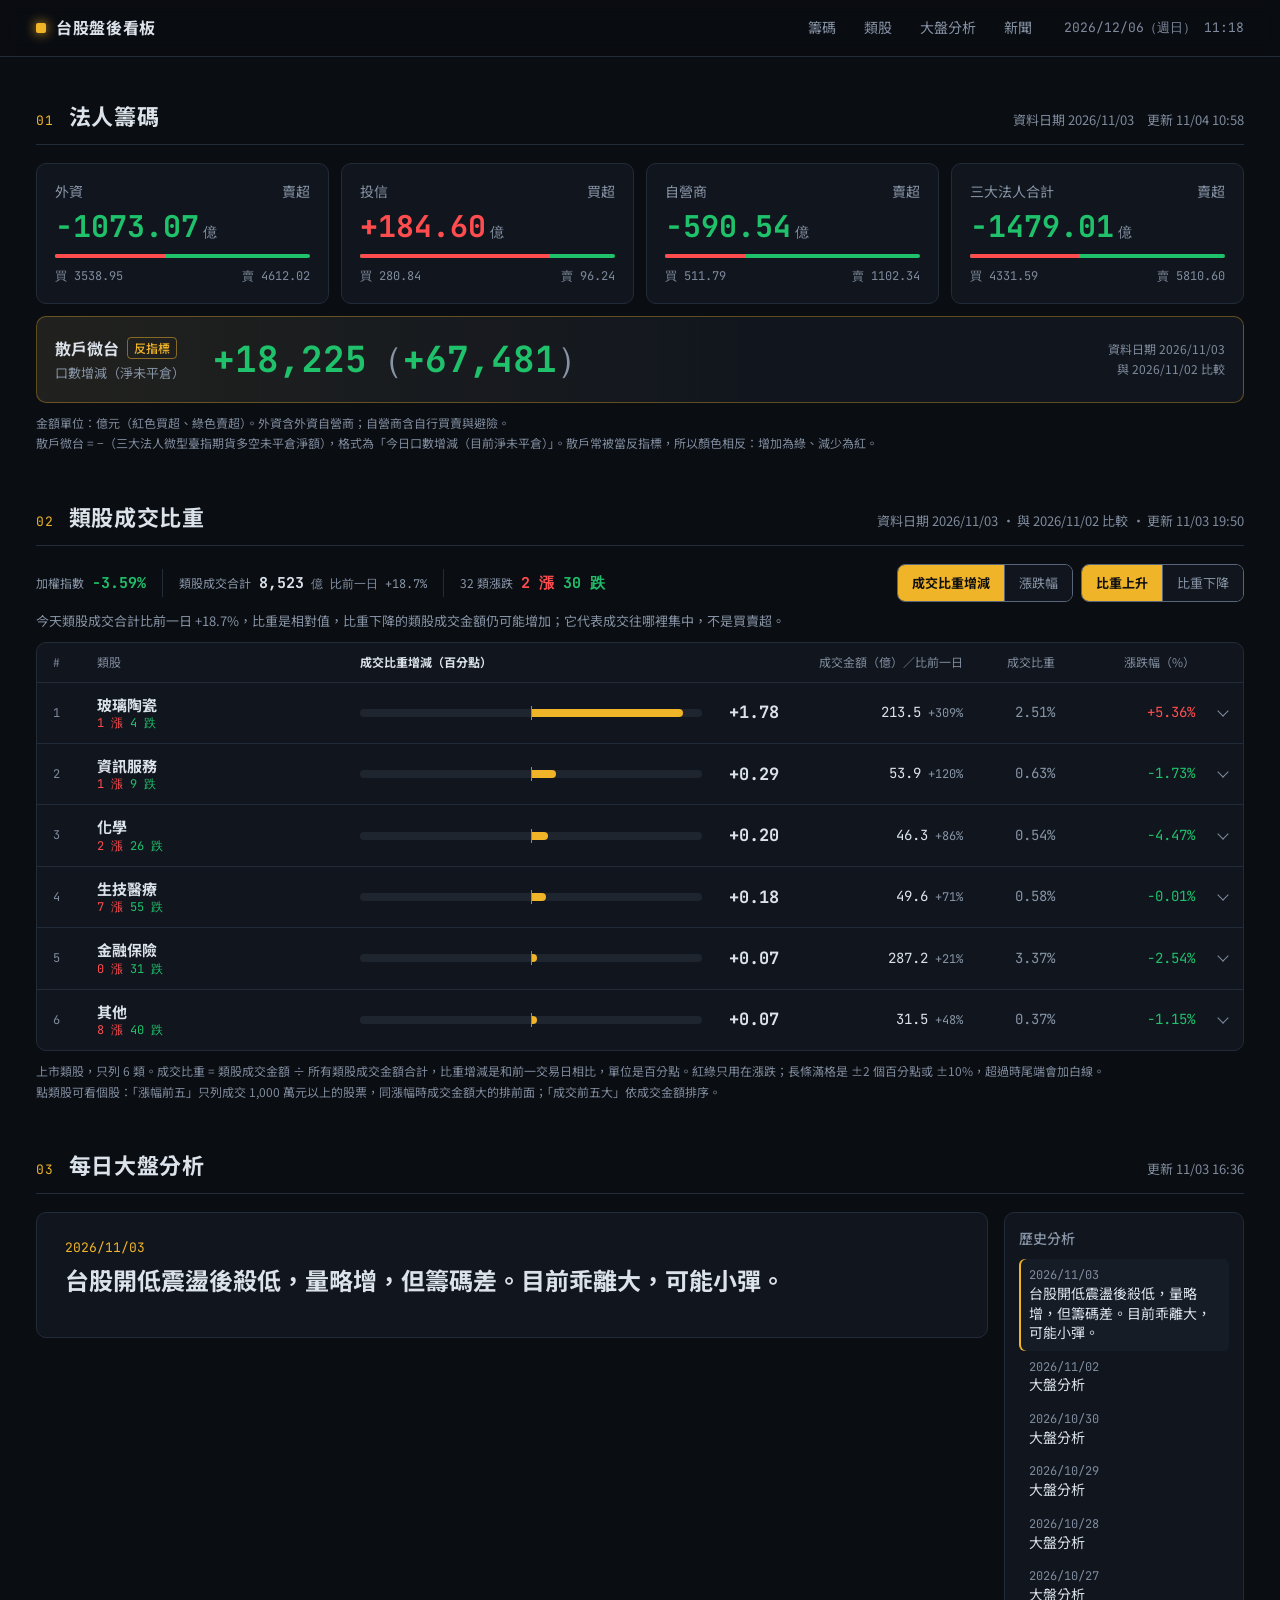
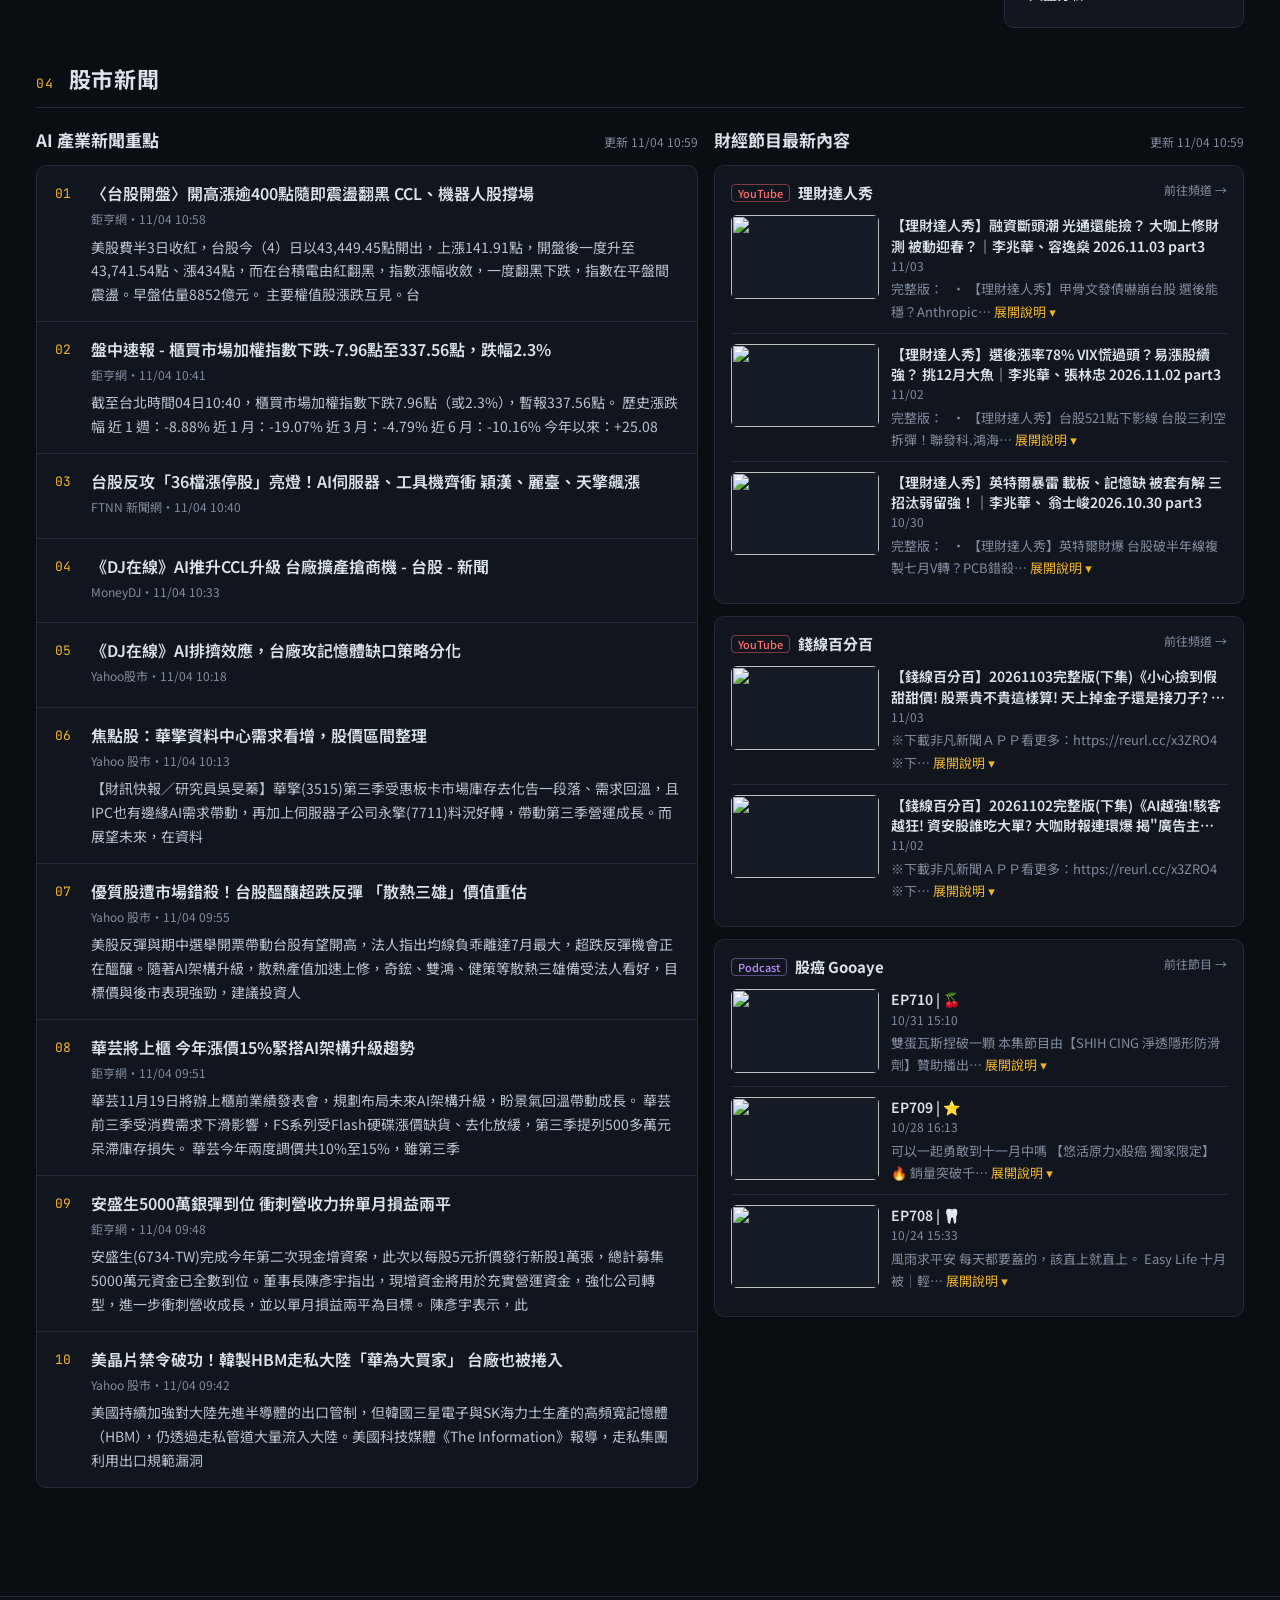
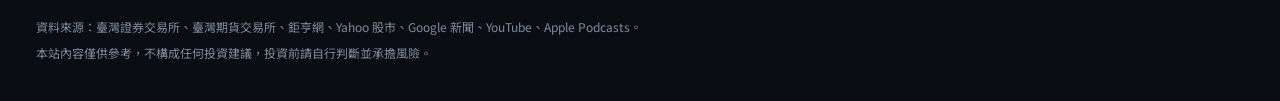
==== index.html @ 7ba6a22b "類股個股清單加「成交前五大」，漲幅前五設 1,000 萬成交門檻 - 後端：漲幅前五只看成交 1,000 萬元以上的股票，另存成交金額前五大（top_value） - 展開後可切換「漲幅前五／成交前五" ====
<!DOCTYPE html>
<html lang="zh-Hant-TW">
<head>
  <meta charset="UTF-8">
  <meta name="viewport" content="width=device-width, initial-scale=1">
  <title>台股盤後看板</title>
  <meta name="description" content="每日三大法人籌碼、散戶微台未平倉、類股成交比重、大盤分析與 AI 產業新聞整理。">
  <meta name="theme-color" content="#0a0d12">
  <link rel="preconnect" href="https://fonts.googleapis.com">
  <link rel="preconnect" href="https://fonts.gstatic.com" crossorigin>
  <link href="https://fonts.googleapis.com/css2?family=JetBrains+Mono:wght@400;700&family=Noto+Sans+TC:wght@400;500;700&display=swap" rel="stylesheet">
  <link rel="stylesheet" href="assets/style.css">
</head>
<body>
  <!-- 開頭動畫：每次進站都播，可略過 -->
  <div class="intro" id="intro" hidden>
    <video id="intro-video" muted playsinline preload="auto" poster="assets/intro/poster.jpg?v=8" aria-hidden="true">
      <source src="assets/intro/intro.mp4?v=8" type='video/mp4; codecs="avc1.64001F"'>
    </video>
    <button class="intro-skip" id="intro-skip" type="button">略過 ›</button>
  </div>
  <script>
    (function () {
      var box = document.getElementById("intro");
      var video = document.getElementById("intro-video");
      var reduce = window.matchMedia && window.matchMedia("(prefers-reduced-motion: reduce)").matches;
      var canPlay = video.canPlayType('video/mp4; codecs="avc1.64001F"') !== ""; // H.264 High@3.1
      if (!canPlay || reduce) { box.remove(); return; }

      box.hidden = false;
      document.documentElement.classList.add("intro-on");
      var closed = false;
      function close() {
        if (closed) return;
        closed = true;
        box.classList.add("intro-out");
        document.documentElement.classList.remove("intro-on");
        setTimeout(function () { box.remove(); }, 600);
      }
      video.addEventListener("ended", close);
      video.addEventListener("error", close, true); // 影片載入失敗就直接進網站
      video.querySelector("source").addEventListener("error", close);
      box.addEventListener("click", close);
      document.addEventListener("keydown", function (e) {
        if (e.key === "Escape" || e.key === "Enter" || e.key === " ") close();
      });
      var playing = video.play();
      if (playing && playing.catch) playing.catch(close); // 瀏覽器不允許自動播放時也直接進網站
      setTimeout(function () { if (video.currentTime === 0) close(); }, 3000); // 網路太慢、3 秒還沒開始播就直接進網站
      setTimeout(close, 9000); // 保險：最多 9 秒（影片 6 秒）
    })();
  </script>
  <header class="topbar">
    <div class="topbar-inner">
      <a class="brand" href="#top"><span class="brand-mark"></span><span class="brand-text">台股盤後看板</span></a>
      <nav class="nav" aria-label="區塊">
        <a href="#chips">籌碼</a>
        <a href="#sectors">類股</a>
        <a href="#analysis">大盤分析</a>
        <a href="#news">新聞</a>
      </nav>
      <span class="clock num" id="clock"></span>
    </div>
  </header>

  <main id="top">
    <!-- 01 籌碼 -->
    <section class="section" id="chips">
      <div class="section-head">
        <span class="section-no">01</span>
        <h2>法人籌碼</h2>
        <span class="section-meta" id="chips-meta"></span>
      </div>
      <div class="chips-grid" id="chips-grid">
        <div class="panel empty">資料載入中…</div>
      </div>
      <div class="panel retail-card" id="retail-card" hidden></div>
      <p class="chips-foot">
        金額單位：億元（紅色買超、綠色賣超）。外資含外資自營商；自營商含自行買賣與避險。<br>
        散戶微台 = −（三大法人微型臺指期貨多空未平倉淨額），格式為「今日口數增減（目前淨未平倉）」。散戶常被當反指標，所以顏色相反：增加為綠、減少為紅。
      </p>
    </section>

    <!-- 02 類股成交比重 -->
    <section class="section" id="sectors">
      <div class="section-head">
        <span class="section-no">02</span>
        <h2>類股成交比重</h2>
        <span class="section-meta" id="sectors-meta"></span>
      </div>
      <div class="sector-bar">
        <dl class="sector-summary" id="sector-summary"></dl>
        <div class="sector-controls" id="sector-controls" hidden>
          <div class="seg" role="group" aria-label="排序依據">
            <button type="button" data-sort="flow" aria-pressed="true">成交比重增減</button>
            <button type="button" data-sort="change" aria-pressed="false">漲跌幅</button>
          </div>
          <div class="seg" role="group" aria-label="排序方向">
            <button type="button" data-dir="top" aria-pressed="true">比重上升</button>
            <button type="button" data-dir="bottom" aria-pressed="false">比重下降</button>
          </div>
        </div>
      </div>
      <p class="sector-hint" id="sector-hint" hidden></p>
      <p class="sr-only" id="sector-status" aria-live="polite"></p>
      <div class="panel sector-table">
        <ul class="sector-list" id="sector-list"><li class="empty">資料載入中…</li></ul>
      </div>
      <p class="chips-foot">
        上市類股，只列 6 類。成交比重 = 類股成交金額 ÷ 所有類股成交金額合計，比重增減是和前一交易日相比，單位是百分點。紅綠只用在漲跌；長條滿格是 ±2 個百分點或 ±10%，超過時尾端會加白線。<br>
        點類股可看個股：「漲幅前五」只列成交 1,000 萬元以上的股票，同漲幅時成交金額大的排前面；「成交前五大」依成交金額排序。
      </p>
    </section>

    <!-- 03 大盤分析 -->
    <section class="section" id="analysis">
      <div class="section-head">
        <span class="section-no">03</span>
        <h2>每日大盤分析</h2>
        <span class="section-meta" id="analysis-meta"></span>
      </div>
      <div class="analysis-wrap">
        <article class="panel article" id="article">
          <div class="empty">資料載入中…</div>
        </article>
        <aside class="panel archive" id="archive" hidden>
          <h3>歷史分析</h3>
          <ul id="archive-list"></ul>
        </aside>
      </div>
    </section>

    <!-- 04 新聞 -->
    <section class="section" id="news">
      <div class="section-head">
        <span class="section-no">04</span>
        <h2>股市新聞</h2>
      </div>
      <div class="news-wrap">
        <div>
          <div class="col-head"><h3>AI 產業新聞重點</h3><span id="news-meta"></span></div>
          <div class="panel">
            <ol class="news-list" id="news-list"><li class="empty">資料載入中…</li></ol>
          </div>
          <p class="ai-note" id="ai-note"></p>
        </div>
        <div>
          <div class="col-head"><h3>財經節目最新內容</h3><span id="yt-meta"></span></div>
          <div id="yt-list"><div class="panel empty">資料載入中…</div></div>
        </div>
      </div>
    </section>
  </main>

  <footer>
    <div class="footer-inner">
      <p>資料來源：臺灣證券交易所、臺灣期貨交易所、鉅亨網、Yahoo 股市、Google 新聞、YouTube、Apple Podcasts。</p>
      <p>本站內容僅供參考，不構成任何投資建議，投資前請自行判斷並承擔風險。</p>
    </div>
  </footer>

  <script src="https://cdn.jsdelivr.net/npm/marked@12.0.2/marked.min.js"></script>
  <script src="https://cdn.jsdelivr.net/npm/dompurify@3.1.6/dist/purify.min.js"></script>
  <script src="assets/app.js"></script>
</body>
</html>
---- assets/style.css ----
:root {
  --bg: #0a0d12;
  --panel: #11161e;
  --panel-2: #161c26;
  --line: #222b38;
  --text: #dbe2ea;
  --muted: #8794a6;
  --faint: #7f8b9d;  /* 深色底上至少 4.5:1 */
  --accent: #f0b429;
  --up: #ff4d4f;      /* 台股：紅漲 */
  --down: #1fc16b;    /* 台股：綠跌 */
  --flat: #c7ced8;
  --radius: 10px;
  --mono: "JetBrains Mono", ui-monospace, SFMono-Regular, Menlo, Consolas, monospace;
  color-scheme: dark;
}

* { box-sizing: border-box; }
html { scroll-behavior: smooth; scroll-padding-top: 64px; }
body {
  margin: 0;
  background: var(--bg);
  color: var(--text);
  font-family: "Noto Sans TC", "PingFang TC", "Microsoft JhengHei", system-ui, sans-serif;
  font-size: 16px;
  line-height: 1.7;
  -webkit-font-smoothing: antialiased;
}
a { color: inherit; }
img { max-width: 100%; }
.num { font-family: var(--mono); font-variant-numeric: tabular-nums; }
.up { color: var(--up); }
.down { color: var(--down); }
.flat { color: var(--flat); }
.muted { color: var(--muted); }

/* ---------- 開頭動畫 ---------- */
.intro {
  position: fixed; inset: 0; z-index: 100;
  /* 和影片上下邊緣同色（上方近黑、下方帶一點暖光），直式手機上下留白才不會有接縫 */
  background: linear-gradient(#08060a 0%, #0a0709 45%, #130b0d 75%, #0a080d 100%);
  display: flex; align-items: center; justify-content: center;
  transition: opacity .6s ease;
  cursor: pointer;
}
.intro[hidden] { display: none; }
.intro { overflow: hidden; }
.intro video { width: 100%; height: 100%; object-fit: contain; }
/* 直式手機：影片放大 1.5 倍、左右裁掉一點空白背景，主角才不會太小；上下邊緣淡出，和底色融合 */
@media (max-aspect-ratio: 1/1) {
  .intro video {
    width: 150vw; max-width: none; height: auto; flex: none;
    -webkit-mask-image: linear-gradient(transparent, #000 12%, #000 88%, transparent);
    mask-image: linear-gradient(transparent, #000 12%, #000 88%, transparent);
  }
}
.intro-out { opacity: 0; pointer-events: none; }
html.intro-on { overflow: hidden; }
.intro-skip {
  position: absolute; right: 16px; bottom: max(16px, env(safe-area-inset-bottom));
  font: inherit; font-size: 14px; color: var(--text); cursor: pointer;
  background: rgba(17, 22, 30, .7); border: 1px solid var(--line); border-radius: 999px;
  padding: 6px 16px; backdrop-filter: blur(6px);
}
.intro-skip:hover, .intro-skip:focus-visible { border-color: var(--accent); color: var(--accent); outline: none; }

/* ---------- 頂部列 ---------- */
.topbar {
  position: sticky; top: 0; z-index: 10;
  background: rgba(10, 13, 18, .92);
  backdrop-filter: blur(8px);
  border-bottom: 1px solid var(--line);
}
.topbar-inner {
  max-width: 1240px; margin: 0 auto; padding: 0 16px;
  height: 56px; display: flex; align-items: center; gap: 20px;
}
.brand { display: flex; align-items: center; gap: 10px; font-weight: 700; letter-spacing: .04em; text-decoration: none; white-space: nowrap; }
.brand-mark { width: 10px; height: 10px; border-radius: 2px; background: var(--accent); box-shadow: 0 0 12px var(--accent); }
.nav { display: flex; gap: 4px; margin-left: auto; overflow-x: auto; }
.nav a {
  text-decoration: none; color: var(--muted); font-size: 14px;
  padding: 6px 12px; border-radius: 6px; white-space: nowrap;
}
.nav a:hover, .nav a:focus-visible { color: var(--text); background: var(--panel-2); outline: none; }
.clock { font-size: 13px; color: var(--faint); white-space: nowrap; }

/* ---------- 區塊 ---------- */
main { max-width: 1240px; margin: 0 auto; padding: 8px 16px 48px; }
.section { padding-top: 32px; }
.section-head {
  display: flex; align-items: baseline; flex-wrap: wrap; gap: 4px 14px;
  border-bottom: 1px solid var(--line); padding-bottom: 10px; margin-bottom: 18px;
}
.section-no { font-family: var(--mono); color: var(--accent); font-size: 13px; letter-spacing: .1em; }
.section-head h2 { margin: 0; font-size: 22px; letter-spacing: .03em; }
.section-meta { margin-left: auto; font-size: 13px; color: var(--faint); }

.panel { background: var(--panel); border: 1px solid var(--line); border-radius: var(--radius); }
.empty { color: var(--faint); padding: 28px 18px; text-align: center; font-size: 14px; }

/* ---------- 01 籌碼 ---------- */
.chips-grid {
  display: grid; gap: 12px;
  grid-template-columns: repeat(4, minmax(0, 1fr));
}
.chip-card { padding: 16px 18px; }
.chip-label { font-size: 14px; color: var(--muted); display: flex; justify-content: space-between; gap: 8px; }
.chip-value { font-size: clamp(24px, 3vw, 30px); font-weight: 700; margin: 4px 0 10px; line-height: 1.2; }
.chip-value small { font-size: 14px; font-weight: 400; color: var(--muted); margin-left: 4px; }
.chip-bar { height: 4px; border-radius: 2px; background: var(--down); overflow: hidden; margin-bottom: 8px; }
.chip-bar span { display: block; height: 100%; background: var(--up); }
.chip-sub { display: flex; flex-wrap: wrap; justify-content: space-between; font-size: 12px; color: var(--faint); gap: 0 8px; }
.chip-sub span { white-space: nowrap; }

.retail-card {
  margin-top: 12px; padding: 18px;
  display: grid; grid-template-columns: auto 1fr auto; align-items: center; gap: 8px 28px;
  border-color: rgba(240, 180, 41, .35);
  background: linear-gradient(90deg, rgba(240, 180, 41, .07), transparent 60%), var(--panel);
}
.retail-title { font-weight: 700; display: flex; align-items: center; gap: 8px; flex-wrap: wrap; }
.badge {
  font-size: 12px; font-weight: 500; color: var(--accent);
  border: 1px solid rgba(240, 180, 41, .5); border-radius: 4px; padding: 0 6px;
}
.retail-value { font-size: clamp(26px, 4vw, 36px); font-weight: 700; line-height: 1.2; }
.retail-value .paren { color: var(--muted); font-weight: 400; }
.retail-note { font-size: 12px; color: var(--faint); text-align: right; }
.chips-foot { font-size: 12px; color: var(--faint); margin-top: 10px; }

/* ---------- 02 類股成交比重 ---------- */
.sr-only { position: absolute; width: 1px; height: 1px; overflow: hidden; clip-path: inset(50%); white-space: nowrap; margin: 0; }
.sector-controls { display: flex; flex-wrap: wrap; gap: 8px; }
.sector-controls[hidden] { display: none; }
.section-meta span { white-space: nowrap; }
#sectors-meta { display: flex; flex-wrap: wrap; justify-content: flex-end; column-gap: 2px; }
.section-meta span + span::before { content: "・"; margin: 0 2px; }
.sector-bar { display: flex; flex-wrap: wrap; align-items: center; justify-content: space-between; gap: 12px 16px; margin-bottom: 12px; }
.sector-summary { display: flex; flex-wrap: wrap; gap: 6px 0; margin: 0; }
.stat { display: flex; align-items: baseline; gap: 8px; padding: 0 16px; border-left: 1px solid var(--line); }
.stat:first-child { padding-left: 0; border-left: 0; }
.stat dt { font-size: 12px; color: var(--muted); }
.stat dd { margin: 0; font-size: 15px; white-space: nowrap; }
.stat small { font-size: 12px; color: var(--muted); font-weight: 400; }
.stat-note dd { white-space: normal; font-size: 13px; }
.seg { display: inline-flex; border: 1px solid #58657a; border-radius: 8px; overflow: hidden; flex: none; }
.seg button {
  font: inherit; font-size: 13px; color: var(--muted); background: var(--panel); border: 0;
  min-height: 36px; padding: 0 14px; cursor: pointer;
}
.seg button + button { border-left: 1px solid #58657a; }
.seg-sm button { min-height: 32px; font-size: 12px; padding: 0 10px; }
.seg button:hover:not(:disabled):not([aria-pressed="true"]) { color: var(--text); }
.seg button[aria-pressed="true"] { color: #111; background: var(--accent); font-weight: 700; }
.seg button:disabled { cursor: not-allowed; opacity: .45; }
.seg button:focus-visible { outline: none; box-shadow: inset 0 0 0 2px var(--text); }
.seg button[aria-pressed="true"]:focus-visible { box-shadow: inset 0 0 0 3px #111, inset 0 0 0 5px var(--accent); }

.sector-table { overflow: hidden; }
.sector-list { list-style: none; margin: 0; padding: 0; }
.sector-list > li + li { border-top: 1px solid var(--line); }
.sector-row {
  display: grid; align-items: center; gap: 4px 16px;
  grid-template-columns: 28px minmax(96px, 1fr) minmax(200px, 1.7fr) 168px 76px 124px 16px;
  width: 100%; padding: 12px 16px; text-align: left;
  font: inherit; font-size: 14px; color: var(--text); background: none; border: 0;
}
button.sector-row { cursor: pointer; transition: background-color .15s ease-out; }
button.sector-row:hover { background: #1a212d; }
button.sector-row:focus-visible { outline: 2px solid var(--accent); outline-offset: -2px; }
button.sector-row[aria-expanded="true"] { background: var(--panel-2); }
button.sector-row[aria-expanded="true"]:hover { background: #1a212d; }
.sector-head { font-size: 12px; color: var(--faint); padding-top: 9px; padding-bottom: 9px; }
.sector-head .active { color: var(--text); font-weight: 700; }
.r { text-align: right; }
.rank-no { color: var(--faint); font-size: 12px; }
.sector-name { display: flex; flex-direction: column; line-height: 1.35; min-width: 0; }
.sector-name b { font-size: 15px; }
.sector-name small { font-size: 12px; }
.sector-hero { display: grid; grid-template-columns: minmax(0, 1fr) auto; align-items: center; gap: 12px; }
.sector-hero b { text-align: right; font-size: 17px; min-width: 6.5ch; white-space: nowrap; }
.sector-hero b small { font-size: 11px; font-weight: 400; color: var(--muted); }
.sector-row .unit { display: none; }  /* 桌面版欄位標題已寫單位，手機版才顯示 */
.pct-bar { position: relative; height: 8px; background: rgba(135, 148, 166, .12); border-radius: 4px; }
.pct-bar::after { content: ""; position: absolute; left: 50%; top: -3px; bottom: -3px; width: 1px; background: var(--faint); }
.pct-bar span { position: absolute; top: 0; bottom: 0; }
.pct-bar .pos { background: var(--up); border-radius: 0 4px 4px 0; }
.pct-bar .neg { background: var(--down); border-radius: 4px 0 0 4px; }
.pct-bar .neutral { background: var(--accent); }
.pct-bar .pos.capped { box-shadow: inset -2px 0 0 var(--text); }  /* 超過滿格 */
.pct-bar .neg.capped { box-shadow: inset 2px 0 0 var(--text); }
.lead-tag { margin-left: 8px; padding: 0 5px; border: 1px solid #58657a; border-radius: 3px; color: var(--text); white-space: nowrap; }
.sector-hint { margin: -4px 0 10px; font-size: 13px; color: var(--muted); }
.sector-hint[hidden] { display: none; }
.sector-divider { padding: 6px 16px 6px 60px; font-size: 12px; color: var(--muted); background: rgba(135, 148, 166, .06); }
.sector-sub { display: contents; }
.cell-value small { font-size: 12px; color: var(--muted); }
.cell-other small { font-size: 11px; color: var(--muted); }
.cell-share, .cell-other { color: var(--muted); }
.cell-other.up { color: var(--up); } .cell-other.down { color: var(--down); }
.lbl { position: absolute; width: 1px; height: 1px; overflow: hidden; clip-path: inset(50%); white-space: nowrap; }
.chev { justify-self: end; width: 8px; height: 8px; border-right: 1.5px solid var(--faint); border-bottom: 1.5px solid var(--faint); transform: translateY(-2px) rotate(45deg); transition: transform .2s ease-out; }
.sector-row[aria-expanded="true"] .chev { transform: translateY(2px) rotate(225deg); border-color: var(--accent); }

.sector-detail { padding: 2px 16px 14px 60px; background: var(--panel-2); overflow-x: auto; }
.detail-head { display: flex; flex-wrap: wrap; align-items: center; justify-content: space-between; gap: 6px 12px; font-size: 13px; font-weight: 700; margin: 4px 0 6px; }
.detail-head .muted { font-weight: 400; }
.detail-head .muted { font-weight: 400; font-size: 12px; }
.detail-note { margin: 0 0 6px; font-size: 13px; color: var(--muted); line-height: 1.6; }
.top5 { width: 100%; max-width: 760px; border-collapse: collapse; font-size: 14px; }
.top5 th { white-space: nowrap; font-size: 12px; font-weight: 400; color: var(--faint); text-align: left; padding: 4px 8px; border-bottom: 1px solid var(--line); }
.top5 th.r, .top5 td.r { text-align: right; }
.top5 td { padding: 7px 8px; border-bottom: 1px solid rgba(34, 43, 56, .6); white-space: nowrap; }
.top5 tr:last-child td { border-bottom: 0; }
.top5 .rank { display: inline-block; min-width: 1.6em; color: var(--faint); font-size: 12px; }
.limit { font-size: 11px; color: #fff; background: #cf3336; border-radius: 3px; padding: 0 4px; margin-left: 6px; vertical-align: 1px; }
.retry {
  margin-top: 10px; font: inherit; font-size: 13px; color: var(--text); cursor: pointer;
  background: var(--panel-2); border: 1px solid var(--line); border-radius: 6px; min-height: 36px; padding: 0 18px;
}
.retry:hover, .retry:focus-visible { border-color: var(--accent); outline: none; }

/* ---------- 03 大盤分析 ---------- */
.analysis-wrap { display: grid; grid-template-columns: minmax(0, 1fr) 240px; gap: 16px; align-items: start; }
.analysis-wrap:has(> .archive[hidden]) { grid-template-columns: minmax(0, 1fr); }
.article { padding: 24px 28px; min-width: 0; }
.article-date { font-family: var(--mono); color: var(--accent); font-size: 13px; }
.article h3.article-title { font-size: 24px; margin: 4px 0 16px; line-height: 1.4; }
.md { overflow-wrap: anywhere; }
.md h1, .md h2, .md h3, .md h4 { line-height: 1.4; margin: 1.4em 0 .5em; }
.md h1 { font-size: 22px; } .md h2 { font-size: 20px; } .md h3 { font-size: 18px; } .md h4 { font-size: 16px; }
.md p { margin: 0 0 1em; }
.md ul, .md ol { padding-left: 1.4em; }
.md img { border-radius: 8px; border: 1px solid var(--line); margin: 8px 0; cursor: zoom-in; }
.md img:hover, .md img:focus-visible { border-color: var(--accent); outline: none; }

/* ---------- 圖片放大檢視 ---------- */
html.lightbox-on { overflow: hidden; }
.lightbox { position: fixed; inset: 0; z-index: 90; background: rgba(5, 7, 10, .96); }
.lb-stage {
  position: absolute; inset: 0; overflow: auto; -webkit-overflow-scrolling: touch;
  display: flex; align-items: center; justify-content: center;
  touch-action: pan-x pan-y pinch-zoom;
}
.lb-stage img {
  max-width: 100%; max-height: 100%; object-fit: contain; cursor: zoom-in;
  user-select: none; -webkit-user-drag: none;
}
.lb-stage.zoomed { display: block; }
.lb-stage.zoomed img { max-width: none; max-height: none; height: auto; cursor: zoom-out; display: block; margin: auto; }
.lb-close {
  position: absolute; top: max(12px, env(safe-area-inset-top)); right: 12px;
  width: 44px; height: 44px; border-radius: 50%;
  border: 1px solid var(--line); background: rgba(17, 22, 30, .8); color: var(--text);
  font-size: 26px; line-height: 1; cursor: pointer;
}
.lb-close:hover, .lb-close:focus-visible { border-color: var(--accent); color: var(--accent); outline: none; }
.lb-caption, .lb-hint {
  position: absolute; left: 50%; transform: translateX(-50%); pointer-events: none;
  font-size: 13px; color: var(--muted); background: rgba(17, 22, 30, .75);
  padding: 4px 12px; border-radius: 999px; white-space: nowrap; max-width: calc(100% - 32px);
  overflow: hidden; text-overflow: ellipsis;
}
.lb-caption { bottom: calc(max(16px, env(safe-area-inset-bottom)) + 34px); color: var(--text); }
.lb-hint { bottom: max(16px, env(safe-area-inset-bottom)); }
.md blockquote { margin: 1em 0; padding: 4px 16px; border-left: 3px solid var(--accent); color: var(--muted); background: var(--panel-2); border-radius: 0 6px 6px 0; }
.md a { color: var(--accent); }
.md table { border-collapse: collapse; width: 100%; display: block; overflow-x: auto; font-size: 14px; }
.md th, .md td { border: 1px solid var(--line); padding: 6px 10px; text-align: left; }
.md th { background: var(--panel-2); }
.md code { font-family: var(--mono); background: var(--panel-2); padding: 1px 5px; border-radius: 4px; font-size: .9em; }
.md hr { border: 0; border-top: 1px solid var(--line); margin: 1.5em 0; }

.archive { padding: 14px; position: sticky; top: 72px; }
.archive h3 { margin: 0 0 8px; font-size: 14px; color: var(--muted); font-weight: 500; }
.archive ul { list-style: none; margin: 0; padding: 0; max-height: 420px; overflow-y: auto; }
.archive button {
  width: 100%; text-align: left; background: none; border: 0; color: var(--text);
  font: inherit; font-size: 14px; padding: 8px 10px; border-radius: 6px; cursor: pointer;
  display: flex; flex-direction: column; line-height: 1.4;
}
.archive button .d { font-family: var(--mono); font-size: 12px; color: var(--faint); }
.archive button:hover, .archive button:focus-visible { background: var(--panel-2); outline: none; }
.archive button[aria-current="true"] { background: var(--panel-2); box-shadow: inset 2px 0 0 var(--accent); }

/* ---------- 04 新聞 ---------- */
.news-wrap { display: grid; grid-template-columns: minmax(0, 1.25fr) minmax(0, 1fr); gap: 16px; align-items: start; }
.col-head { display: flex; align-items: baseline; justify-content: space-between; gap: 8px; margin: 0 0 10px; }
.col-head h3 { margin: 0; font-size: 17px; }
.col-head span { font-size: 12px; color: var(--faint); }

.news-list { list-style: none; margin: 0; padding: 0; counter-reset: news; }
.news-item { padding: 14px 18px; border-bottom: 1px solid var(--line); counter-increment: news; display: grid; grid-template-columns: 26px 1fr; gap: 0 10px; }
.news-item:last-child { border-bottom: 0; }
.news-item::before { content: counter(news, decimal-leading-zero); font-family: var(--mono); color: var(--accent); font-size: 13px; padding-top: 3px; }
.news-title { font-weight: 600; text-decoration: none; line-height: 1.5; }
.news-title:hover { color: var(--accent); }
.news-meta { font-size: 12px; color: var(--faint); margin: 2px 0 6px; }
.news-summary { font-size: 14px; color: #b9c3cf; margin: 0; }
.tags { display: flex; flex-wrap: wrap; gap: 6px; margin-top: 8px; }
.tag { font-size: 12px; color: var(--muted); background: var(--panel-2); border: 1px solid var(--line); border-radius: 4px; padding: 0 7px; }
.ai-note { font-size: 12px; color: var(--faint); margin-top: 8px; }

.yt-channel { padding: 14px 16px; }
.yt-channel + .yt-channel { margin-top: 12px; }
.yt-channel h4 { margin: 0 0 10px; font-size: 15px; display: flex; justify-content: space-between; gap: 8px; }
.yt-channel h4 a { text-decoration: none; }
.yt-channel h4 a:hover { color: var(--accent); }
.yt-channel h4 .more { font-size: 12px; color: var(--faint); font-weight: 400; }
.yt-video { display: grid; grid-template-columns: 148px minmax(0, 1fr); gap: 12px; padding: 10px 0; border-top: 1px solid var(--line); }
.yt-video:first-of-type { border-top: 0; padding-top: 0; }
.yt-thumb { display: block; position: relative; aspect-ratio: 16 / 9; border-radius: 6px; overflow: hidden; background: var(--panel-2); }
.yt-thumb img { width: 100%; height: 100%; object-fit: cover; display: block; }
.yt-thumb.square img { object-fit: contain; }
.kind { font-size: 11px; font-weight: 500; border-radius: 4px; padding: 0 6px; margin-right: 8px; vertical-align: 1px; }
.kind-youtube { color: #ff6b6b; border: 1px solid rgba(255, 107, 107, .45); }
.kind-podcast { color: #b98cff; border: 1px solid rgba(185, 140, 255, .45); }
.yt-title { font-size: 14px; font-weight: 600; line-height: 1.45; text-decoration: none; display: -webkit-box; -webkit-line-clamp: 2; -webkit-box-orient: vertical; overflow: hidden; }
.yt-title:hover { color: var(--accent); }
.yt-date { font-size: 12px; color: var(--faint); }
.yt-desc { font-size: 13px; color: var(--muted); margin-top: 2px; }
.yt-desc summary { cursor: pointer; color: var(--faint); list-style: none; }
.yt-desc summary::-webkit-details-marker { display: none; }
.yt-desc summary::after { content: " 展開說明 ▾"; color: var(--accent); }
.yt-desc[open] summary::after { content: " 收合 ▴"; }
.yt-desc p { white-space: pre-line; margin: 6px 0 0; max-height: 260px; overflow-y: auto; }

/* ---------- 頁尾 ---------- */
footer { border-top: 1px solid var(--line); margin-top: 48px; }
.footer-inner { max-width: 1240px; margin: 0 auto; padding: 20px 16px 32px; font-size: 12px; color: var(--faint); }
.footer-inner p { margin: 0 0 6px; }

/* ---------- RWD ---------- */
@media (max-width: 1000px) {
  .chips-grid { grid-template-columns: repeat(2, minmax(0, 1fr)); }
  .analysis-wrap { grid-template-columns: minmax(0, 1fr); }
  .archive { position: static; }
  .archive ul { max-height: none; display: flex; gap: 6px; overflow-x: auto; }
  .archive li { flex: 0 0 auto; }
  .archive button { width: auto; }
  .news-wrap { grid-template-columns: 1fr; }
}
@media (max-width: 640px) {
  .clock { display: none; }
  .brand-text { font-size: 15px; }
  .nav a { padding: 6px 8px; }
  .chips-grid { gap: 8px; }
  .chip-card { padding: 12px 14px; }
  .chip-sub { font-size: 11px; }
  .retail-card { grid-template-columns: 1fr; gap: 4px; }
  .retail-note { text-align: left; }
  .article { padding: 18px 16px; }
  .news-item { padding: 12px 14px; }
  .yt-video { grid-template-columns: 120px minmax(0, 1fr); }
  .section-meta { margin-left: 0; width: 100%; }
  #sectors-meta { justify-content: flex-start; }
  .hide-sm { display: none; }
}

/* 類股表格欄位多，880px 以下就改成兩行卡片 */
@media (max-width: 880px) {
  .sector-head { display: none; }
  .sector-bar { gap: 10px; }
  .sector-summary { width: 100%; display: grid; grid-template-columns: repeat(3, minmax(0, 1fr)); gap: 8px 12px; }
  .stat .growth { display: block; }
  .stat { padding: 0; border: 0; flex-direction: column; align-items: flex-start; gap: 0; }
  .stat-note { grid-column: 1 / -1; }
  .sector-controls { width: 100%; display: grid; grid-template-columns: 1fr 1fr; gap: 6px; }
  .seg { width: 100%; }
  .seg button { flex: 1; min-height: 44px; padding: 0 4px; }
  .detail-head .seg-sm { width: 100%; }
  .sector-row .unit { display: inline; }
  .sector-divider { padding-left: 44px; }
  .retry { min-height: 44px; }
  .sector-row {
    grid-template-columns: 22px repeat(3, minmax(0, 1fr)) 12px;
    grid-template-areas: "no name hero hero chev" ". sub sub sub sub";
    padding: 12px; gap: 4px 10px;
  }
  .rank-no { grid-area: no; } .sector-name { grid-area: name; } .sector-hero { grid-area: hero; } .chev { grid-area: chev; }
  .cell-value, .cell-share, .cell-other { font-size: 12px; text-align: left; white-space: nowrap; }
  .sector-sub { grid-area: sub; display: flex; flex-wrap: wrap; gap: 2px 16px; }
  .cell-value { color: var(--muted); }
  .lbl { position: static; width: auto; height: auto; overflow: visible; clip-path: none; color: var(--faint); }
  .sector-hero { gap: 8px; }
  .sector-hero b { font-size: 16px; }
  .sector-detail { padding: 2px 10px 12px; }
  .top5 { font-size: 13px; }
  .top5 th, .top5 td { padding: 6px 5px; }
}

@media (prefers-reduced-motion: reduce) {
  .chev, button.sector-row { transition: none; }
}
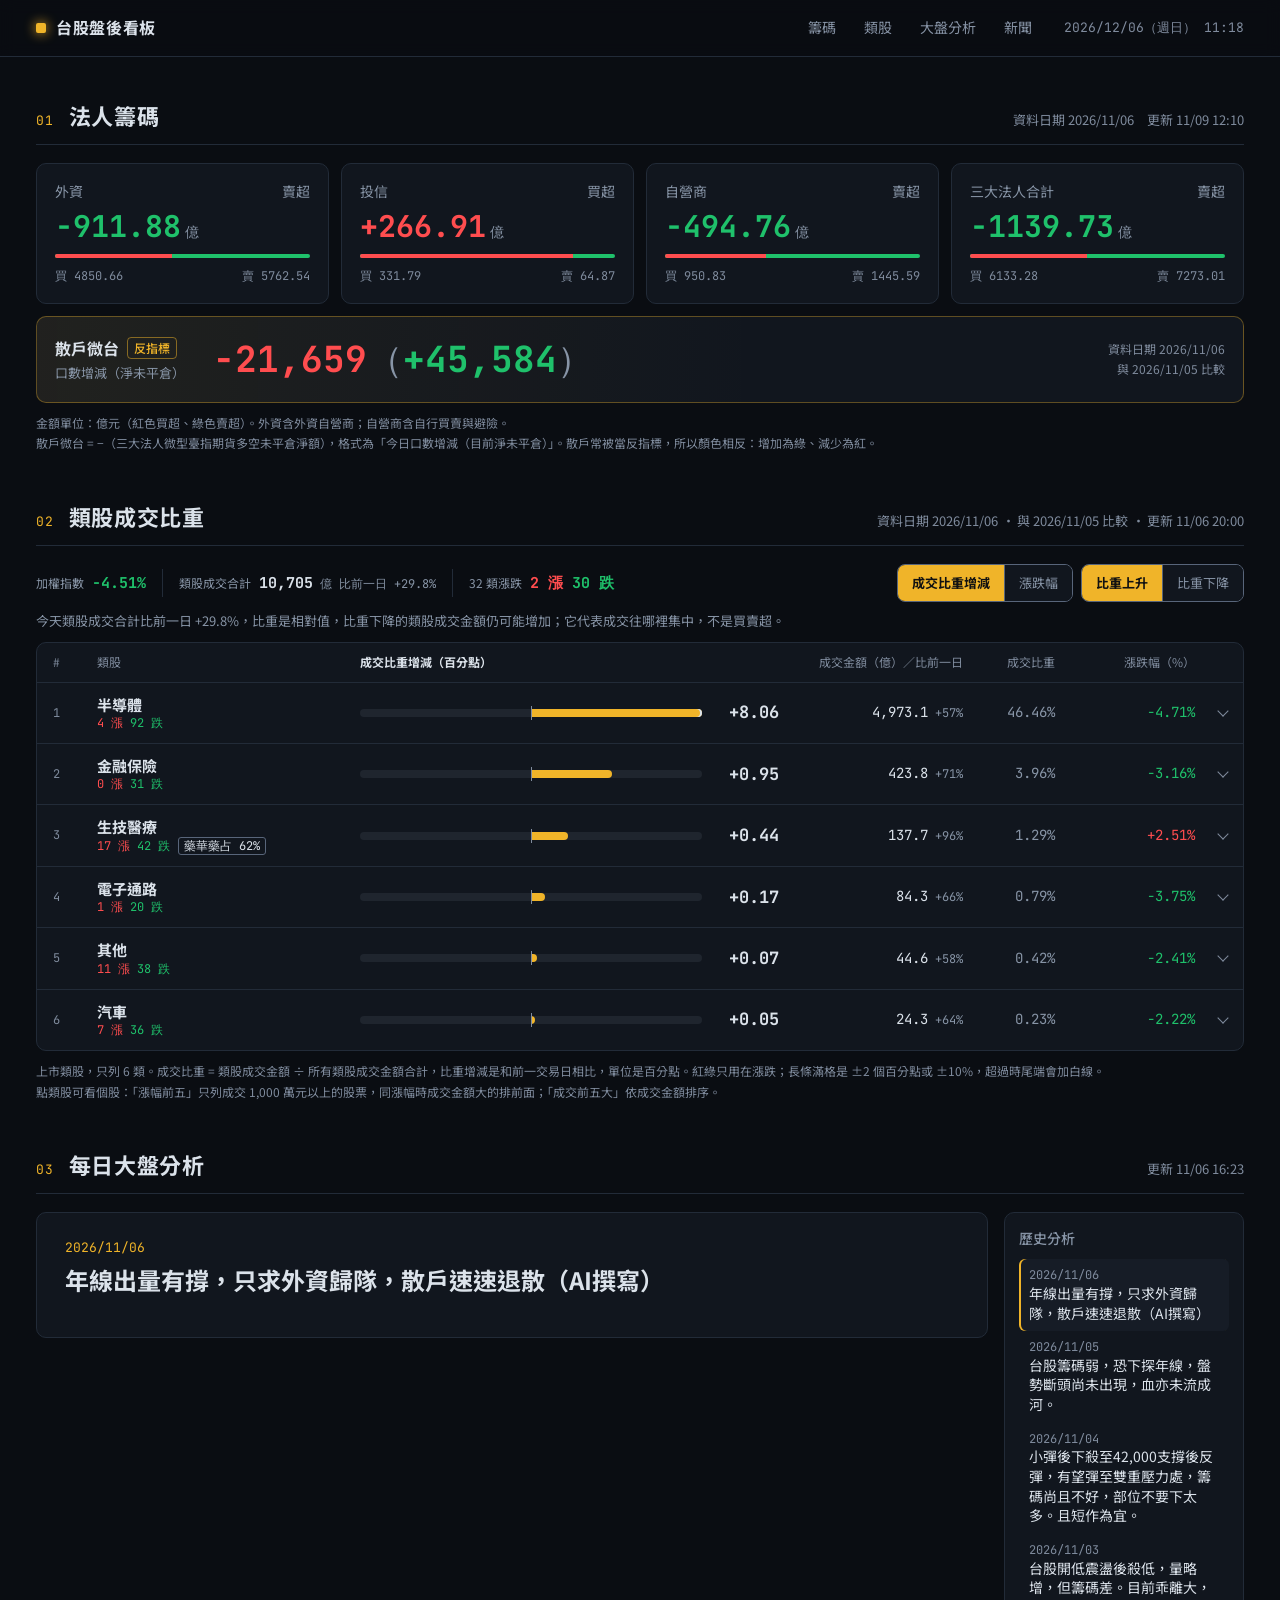
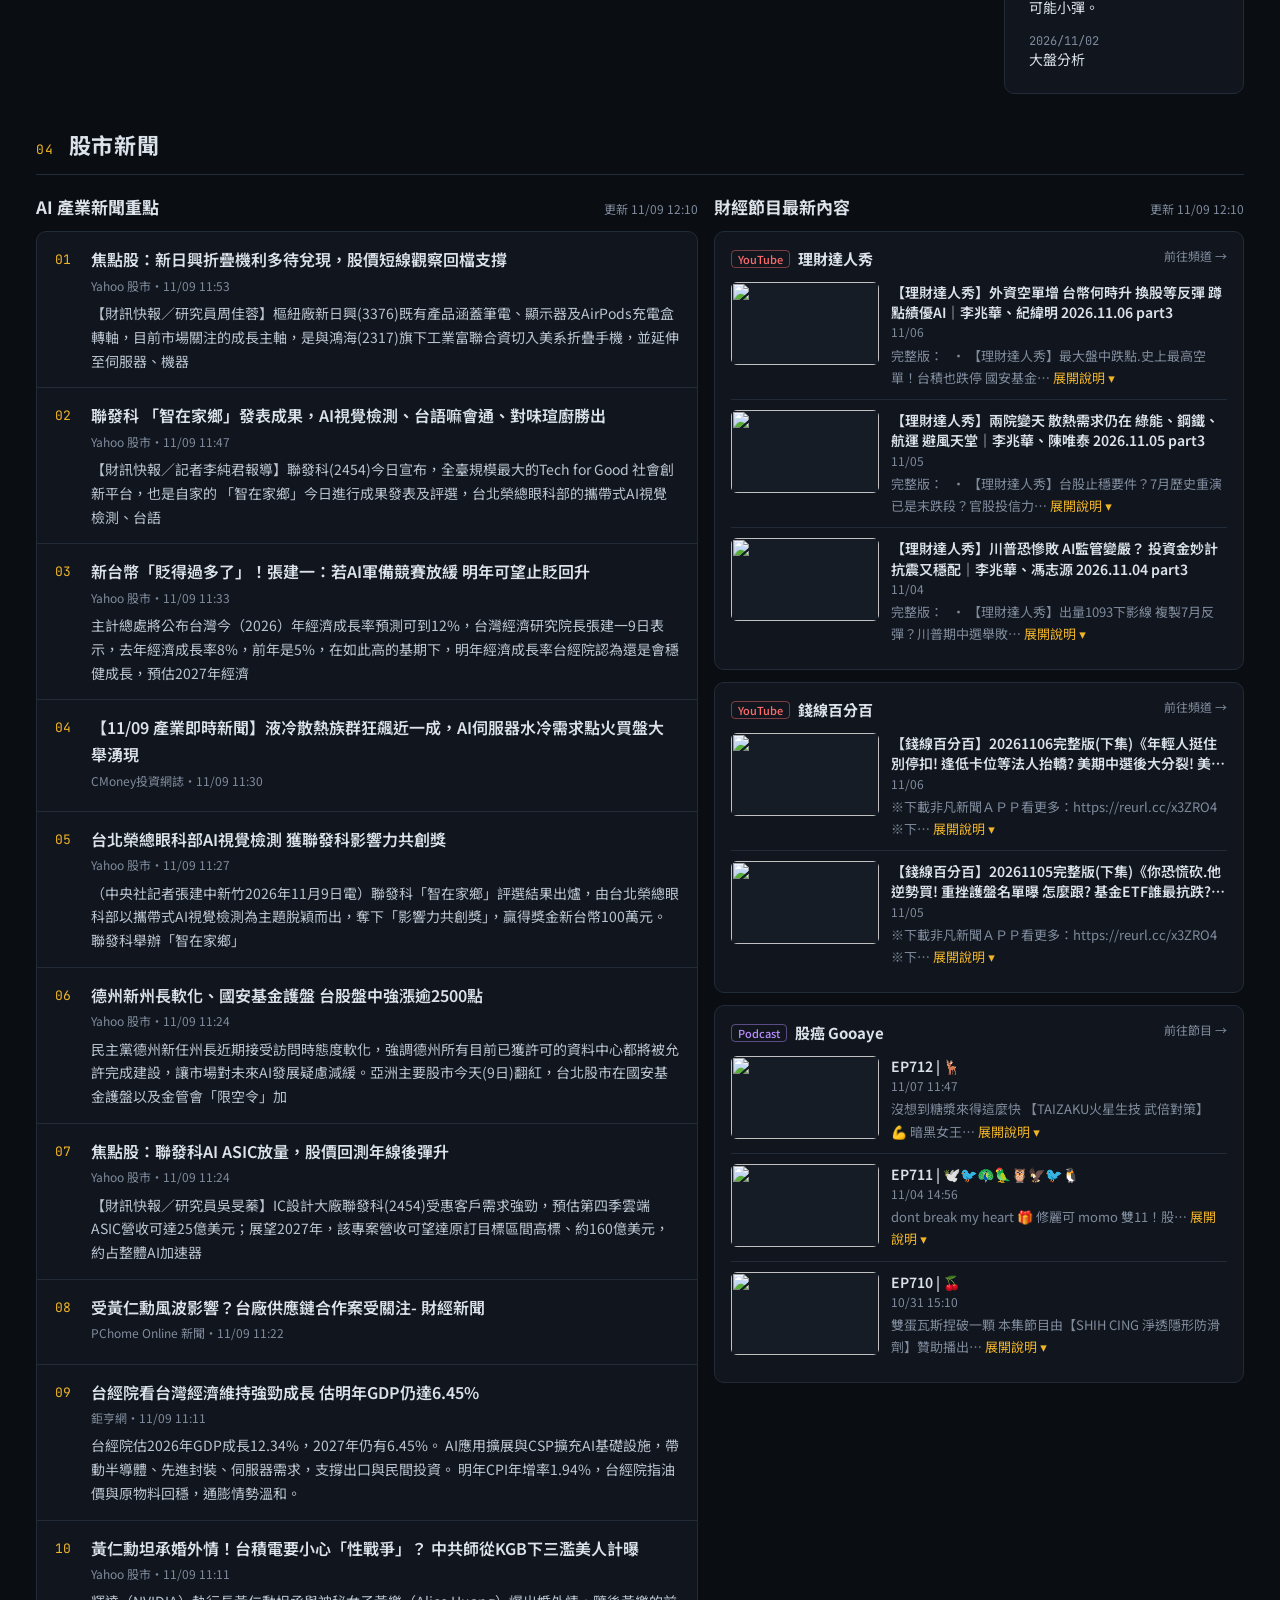
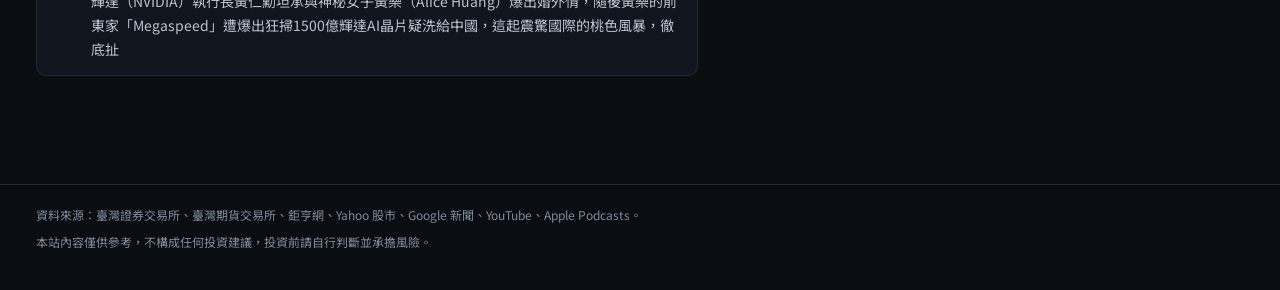
==== commit fedd82c6: "新增網站圖示（favicon） - assets/icons/favicon.svg：深色底、三根上升的品牌黃長條，座標對齊 16/32px 像素格 - favicon.ico（16/32/48）：給" ====
--- a/index.html
+++ b/index.html
@@ -6,6 +6,9 @@
   <title>台股盤後看板</title>
   <meta name="description" content="每日三大法人籌碼、散戶微台未平倉、類股成交比重、大盤分析與 AI 產業新聞整理。">
   <meta name="theme-color" content="#0a0d12">
+  <link rel="icon" href="favicon.ico" sizes="any">
+  <link rel="icon" href="assets/icons/favicon.svg" type="image/svg+xml">
+  <link rel="apple-touch-icon" href="assets/icons/apple-touch-icon.png">
   <link rel="preconnect" href="https://fonts.googleapis.com">
   <link rel="preconnect" href="https://fonts.gstatic.com" crossorigin>
   <link href="https://fonts.googleapis.com/css2?family=JetBrains+Mono:wght@400;700&family=Noto+Sans+TC:wght@400;500;700&display=swap" rel="stylesheet">
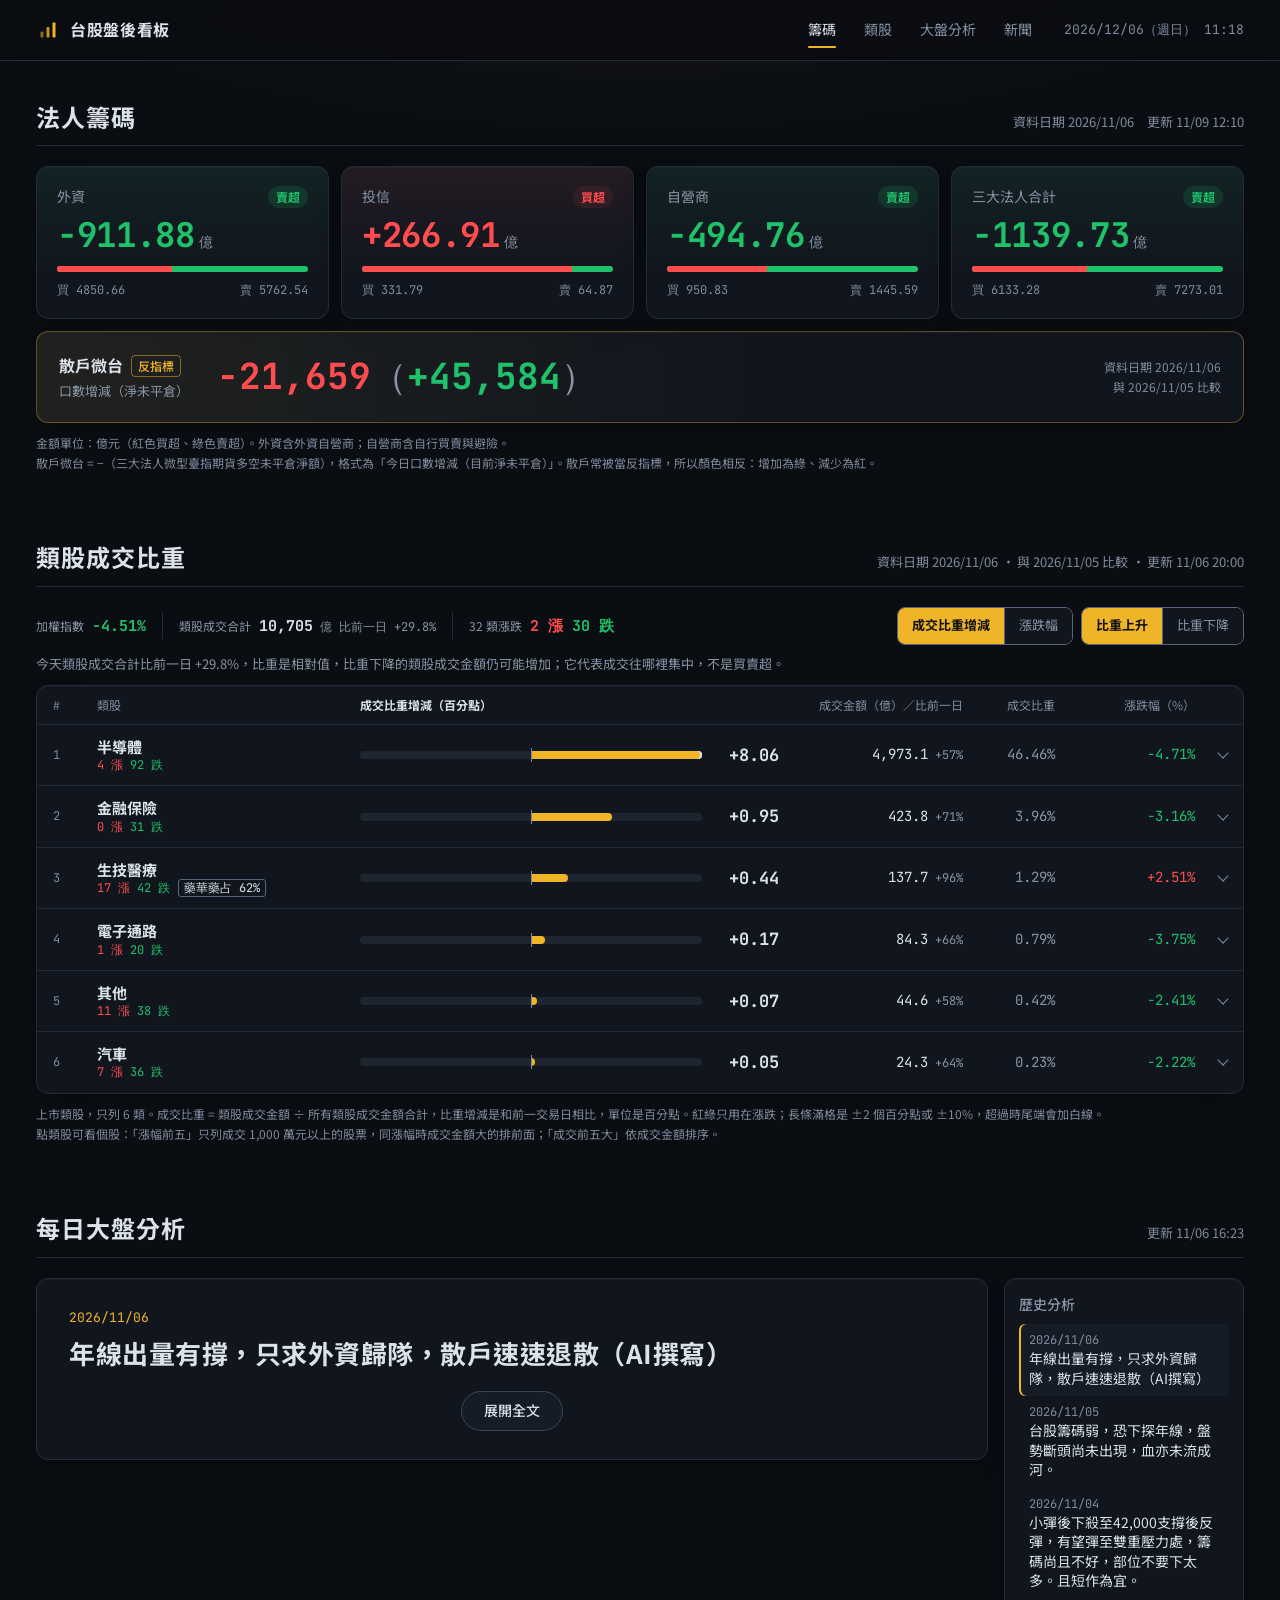
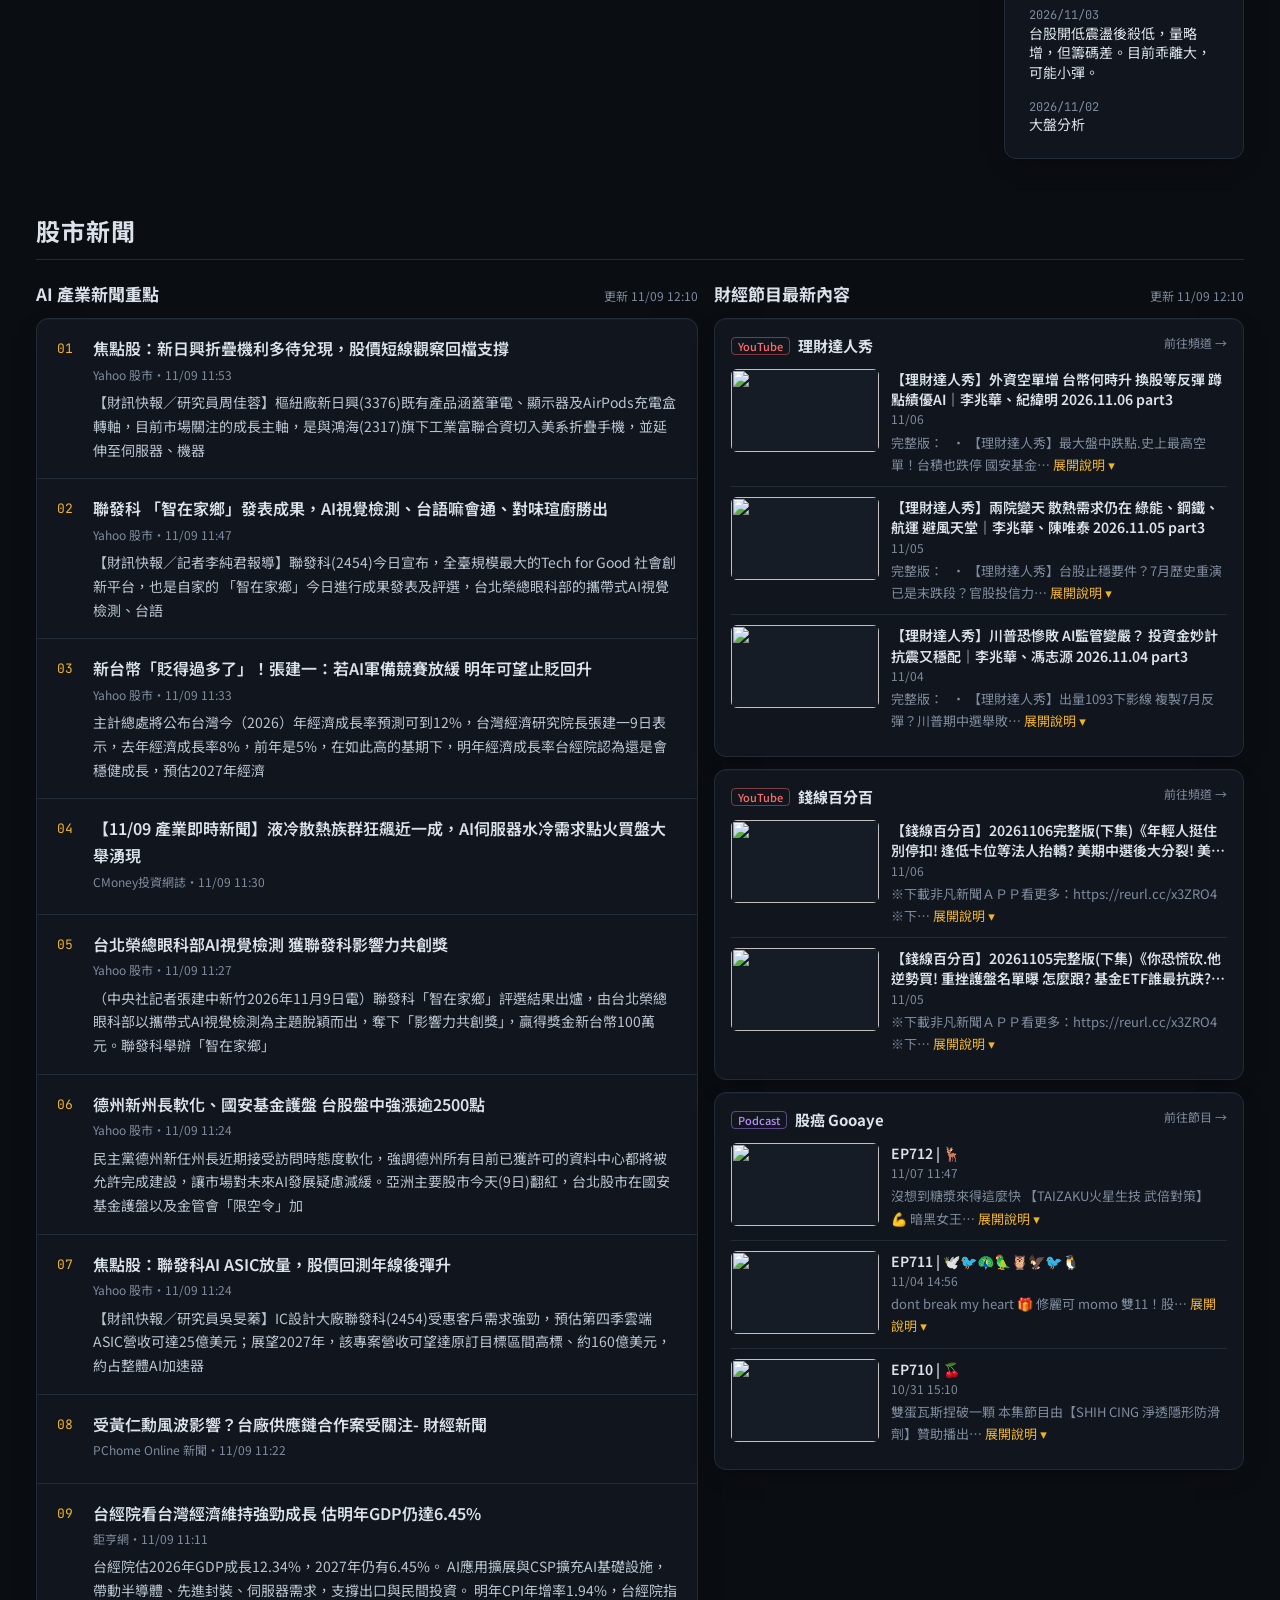
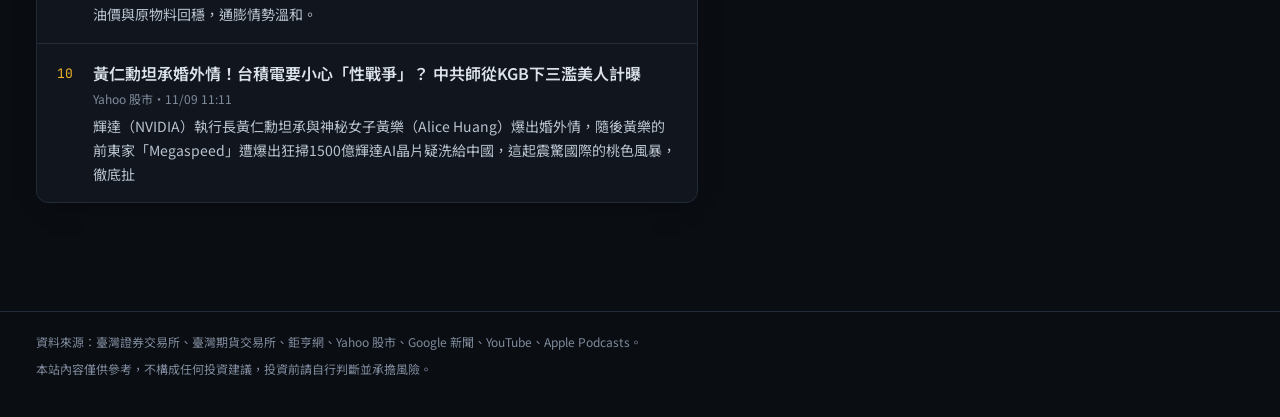
==== commit 1812435e: "網站美化（待確認）：選單標示目前區塊、籌碼卡片依買賣超上色、文章過長先收合 - 頂部：品牌圖示改用網站圖示，選單會標出目前捲到的區塊 - 區塊標題：拿掉 01～04 編號，標題加大，區塊間距加寬 - " ====
--- a/index.html
+++ b/index.html
@@ -55,7 +55,7 @@
   </script>
   <header class="topbar">
     <div class="topbar-inner">
-      <a class="brand" href="#top"><span class="brand-mark"></span><span class="brand-text">台股盤後看板</span></a>
+      <a class="brand" href="#top"><span class="brand-mark" aria-hidden="true"></span><span class="brand-text">台股盤後看板</span></a>
       <nav class="nav" aria-label="區塊">
         <a href="#chips">籌碼</a>
         <a href="#sectors">類股</a>
@@ -70,7 +70,6 @@
     <!-- 01 籌碼 -->
     <section class="section" id="chips">
       <div class="section-head">
-        <span class="section-no">01</span>
         <h2>法人籌碼</h2>
         <span class="section-meta" id="chips-meta"></span>
       </div>
@@ -87,7 +86,6 @@
     <!-- 02 類股成交比重 -->
     <section class="section" id="sectors">
       <div class="section-head">
-        <span class="section-no">02</span>
         <h2>類股成交比重</h2>
         <span class="section-meta" id="sectors-meta"></span>
       </div>
@@ -118,7 +116,6 @@
     <!-- 03 大盤分析 -->
     <section class="section" id="analysis">
       <div class="section-head">
-        <span class="section-no">03</span>
         <h2>每日大盤分析</h2>
         <span class="section-meta" id="analysis-meta"></span>
       </div>
@@ -136,7 +133,6 @@
     <!-- 04 新聞 -->
     <section class="section" id="news">
       <div class="section-head">
-        <span class="section-no">04</span>
         <h2>股市新聞</h2>
       </div>
       <div class="news-wrap">
--- a/assets/style.css
+++ b/assets/style.css
@@ -10,7 +10,8 @@
   --up: #ff4d4f;      /* 台股：紅漲 */
   --down: #1fc16b;    /* 台股：綠跌 */
   --flat: #c7ced8;
-  --radius: 10px;
+  --radius: 12px;
+  --shadow: 0 1px 0 rgba(255, 255, 255, .03) inset, 0 8px 24px -12px rgba(0, 0, 0, .6);
   --mono: "JetBrains Mono", ui-monospace, SFMono-Regular, Menlo, Consolas, monospace;
   color-scheme: dark;
 }
@@ -27,6 +28,14 @@
   -webkit-font-smoothing: antialiased;
 }
 a { color: inherit; }
+/* 頁面頂端一點暖光，讓深色底有層次（獨立一層，不影響文字底色） */
+body::before {
+  content: ""; position: absolute; top: 0; left: 0; right: 0; height: 520px; z-index: -1; pointer-events: none;
+  background: radial-gradient(1100px 420px at 50% -160px, rgba(240, 180, 41, .07), transparent 70%);
+}
+::selection { background: rgba(240, 180, 41, .35); color: #fff; }
+html { scrollbar-color: #2b3646 var(--bg); }
+a:focus-visible { outline: 2px solid var(--accent); outline-offset: 2px; border-radius: 4px; }
 img { max-width: 100%; }
 .num { font-family: var(--mono); font-variant-numeric: tabular-nums; }
 .up { color: var(--up); }
@@ -73,30 +82,36 @@
 }
 .topbar-inner {
   max-width: 1240px; margin: 0 auto; padding: 0 16px;
-  height: 56px; display: flex; align-items: center; gap: 20px;
+  height: 60px; display: flex; align-items: center; gap: 20px;
 }
 .brand { display: flex; align-items: center; gap: 10px; font-weight: 700; letter-spacing: .04em; text-decoration: none; white-space: nowrap; }
-.brand-mark { width: 10px; height: 10px; border-radius: 2px; background: var(--accent); box-shadow: 0 0 12px var(--accent); }
+.brand-mark { width: 24px; height: 24px; flex: none; background: url("icons/favicon.svg") center / contain no-repeat; }
 .nav { display: flex; gap: 4px; margin-left: auto; overflow-x: auto; }
 .nav a {
-  text-decoration: none; color: var(--muted); font-size: 14px;
-  padding: 6px 12px; border-radius: 6px; white-space: nowrap;
+  position: relative; text-decoration: none; color: var(--muted); font-size: 14px;
+  padding: 8px 12px; border-radius: 8px; white-space: nowrap; transition: color .15s ease-out, background-color .15s ease-out;
 }
 .nav a:hover, .nav a:focus-visible { color: var(--text); background: var(--panel-2); outline: none; }
+/* 捲動到哪一區，選單就標出哪一個 */
+.nav a[aria-current="true"] { color: var(--text); }
+.nav a[aria-current="true"]::after {
+  content: ""; position: absolute; left: 12px; right: 12px; bottom: 2px; height: 2px; border-radius: 1px; background: var(--accent);
+}
 .clock { font-size: 13px; color: var(--faint); white-space: nowrap; }
 
 /* ---------- 區塊 ---------- */
 main { max-width: 1240px; margin: 0 auto; padding: 8px 16px 48px; }
-.section { padding-top: 32px; }
+.section { padding-top: 56px; }
+.section:first-child { padding-top: 32px; }
 .section-head {
   display: flex; align-items: baseline; flex-wrap: wrap; gap: 4px 14px;
-  border-bottom: 1px solid var(--line); padding-bottom: 10px; margin-bottom: 18px;
-}
-.section-no { font-family: var(--mono); color: var(--accent); font-size: 13px; letter-spacing: .1em; }
-.section-head h2 { margin: 0; font-size: 22px; letter-spacing: .03em; }
+  padding-bottom: 12px; margin-bottom: 20px;
+  border-bottom: 1px solid var(--line);
+}
+.section-head h2 { margin: 0; font-size: 24px; font-weight: 700; letter-spacing: .04em; line-height: 1.3; }
 .section-meta { margin-left: auto; font-size: 13px; color: var(--faint); }
 
-.panel { background: var(--panel); border: 1px solid var(--line); border-radius: var(--radius); }
+.panel { background: var(--panel); border: 1px solid var(--line); border-radius: var(--radius); box-shadow: var(--shadow); }
 .empty { color: var(--faint); padding: 28px 18px; text-align: center; font-size: 14px; }
 
 /* ---------- 01 籌碼 ---------- */
@@ -104,17 +119,23 @@
   display: grid; gap: 12px;
   grid-template-columns: repeat(4, minmax(0, 1fr));
 }
-.chip-card { padding: 16px 18px; }
-.chip-label { font-size: 14px; color: var(--muted); display: flex; justify-content: space-between; gap: 8px; }
-.chip-value { font-size: clamp(24px, 3vw, 30px); font-weight: 700; margin: 4px 0 10px; line-height: 1.2; }
+.chip-card { padding: 18px 20px; }
+.chip-card.is-up { background: linear-gradient(180deg, rgba(255, 77, 79, .08), transparent 70%), var(--panel); }
+.chip-card.is-down { background: linear-gradient(180deg, rgba(31, 193, 107, .07), transparent 70%), var(--panel); }
+.chip-label { font-size: 14px; color: var(--muted); display: flex; justify-content: space-between; align-items: center; gap: 8px; }
+.chip-tag { font-size: 12px; font-weight: 700; padding: 1px 8px; border-radius: 999px; }
+.chip-tag.up { background: rgba(255, 77, 79, .09); }
+.chip-tag.down { background: rgba(31, 193, 107, .14); }
+.chip-tag.flat { background: rgba(199, 206, 216, .12); }
+.chip-value { font-size: clamp(26px, 3.2vw, 34px); font-weight: 700; margin: 6px 0 12px; line-height: 1.15; letter-spacing: -.01em; }
 .chip-value small { font-size: 14px; font-weight: 400; color: var(--muted); margin-left: 4px; }
-.chip-bar { height: 4px; border-radius: 2px; background: var(--down); overflow: hidden; margin-bottom: 8px; }
+.chip-bar { height: 6px; border-radius: 3px; background: var(--down); overflow: hidden; margin-bottom: 8px; }
 .chip-bar span { display: block; height: 100%; background: var(--up); }
 .chip-sub { display: flex; flex-wrap: wrap; justify-content: space-between; font-size: 12px; color: var(--faint); gap: 0 8px; }
 .chip-sub span { white-space: nowrap; }
 
 .retail-card {
-  margin-top: 12px; padding: 18px;
+  margin-top: 12px; padding: 20px 22px;
   display: grid; grid-template-columns: auto 1fr auto; align-items: center; gap: 8px 28px;
   border-color: rgba(240, 180, 41, .35);
   background: linear-gradient(90deg, rgba(240, 180, 41, .07), transparent 60%), var(--panel);
@@ -224,11 +245,28 @@
 /* ---------- 03 大盤分析 ---------- */
 .analysis-wrap { display: grid; grid-template-columns: minmax(0, 1fr) 240px; gap: 16px; align-items: start; }
 .analysis-wrap:has(> .archive[hidden]) { grid-template-columns: minmax(0, 1fr); }
-.article { padding: 24px 28px; min-width: 0; }
+.article { padding: 28px 32px; min-width: 0; }
+.article-body { position: relative; }
+.article-body.is-collapsed { max-height: 640px; overflow: hidden; }
+.article-body.is-collapsed::after {
+  content: ""; position: absolute; left: 0; right: 0; bottom: 0; height: 160px; pointer-events: none;
+  background: linear-gradient(transparent, var(--panel));
+}
+.read-more {
+  display: block; margin: 12px auto 0; min-height: 40px; padding: 0 22px; cursor: pointer;
+  font: inherit; font-size: 14px; font-weight: 500; color: var(--text);
+  background: var(--panel-2); border: 1px solid #3a4556; border-radius: 999px;
+  transition: border-color .15s ease-out, color .15s ease-out;
+}
+.read-more:hover, .read-more:focus-visible { border-color: var(--accent); color: var(--accent); outline: none; }
 .article-date { font-family: var(--mono); color: var(--accent); font-size: 13px; }
-.article h3.article-title { font-size: 24px; margin: 4px 0 16px; line-height: 1.4; }
+.article h3.article-title { font-size: 26px; margin: 6px 0 20px; line-height: 1.4; letter-spacing: .02em; text-wrap: balance; }
 .md { overflow-wrap: anywhere; }
-.md h1, .md h2, .md h3, .md h4 { line-height: 1.4; margin: 1.4em 0 .5em; }
+.md { line-height: 1.85; }
+.md h1, .md h2, .md h3, .md h4 { line-height: 1.4; margin: 1.6em 0 .6em; color: #fff; }
+.md strong { color: #fff; font-weight: 700; }
+.md li { margin: .25em 0; }
+.md li::marker { color: var(--accent); }
 .md h1 { font-size: 22px; } .md h2 { font-size: 20px; } .md h3 { font-size: 18px; } .md h4 { font-size: 16px; }
 .md p { margin: 0 0 1em; }
 .md ul, .md ol { padding-left: 1.4em; }
@@ -291,7 +329,9 @@
 .col-head span { font-size: 12px; color: var(--faint); }
 
 .news-list { list-style: none; margin: 0; padding: 0; counter-reset: news; }
-.news-item { padding: 14px 18px; border-bottom: 1px solid var(--line); counter-increment: news; display: grid; grid-template-columns: 26px 1fr; gap: 0 10px; }
+.news-item { transition: background-color .15s ease-out; }
+.news-item:hover { background: rgba(255, 255, 255, .02); }
+.news-item { padding: 16px 20px; border-bottom: 1px solid var(--line); counter-increment: news; display: grid; grid-template-columns: 26px 1fr; gap: 0 10px; }
 .news-item:last-child { border-bottom: 0; }
 .news-item::before { content: counter(news, decimal-leading-zero); font-family: var(--mono); color: var(--accent); font-size: 13px; padding-top: 3px; }
 .news-title { font-weight: 600; text-decoration: none; line-height: 1.5; }
@@ -350,7 +390,11 @@
   .chip-sub { font-size: 11px; }
   .retail-card { grid-template-columns: 1fr; gap: 4px; }
   .retail-note { text-align: left; }
-  .article { padding: 18px 16px; }
+  .article { padding: 20px 16px; }
+  .article h3.article-title { font-size: 22px; }
+  .section { padding-top: 40px; }
+  .section-head h2 { font-size: 22px; }
+  .brand-mark { width: 22px; height: 22px; }
   .news-item { padding: 12px 14px; }
   .yt-video { grid-template-columns: 120px minmax(0, 1fr); }
   .section-meta { margin-left: 0; width: 100%; }
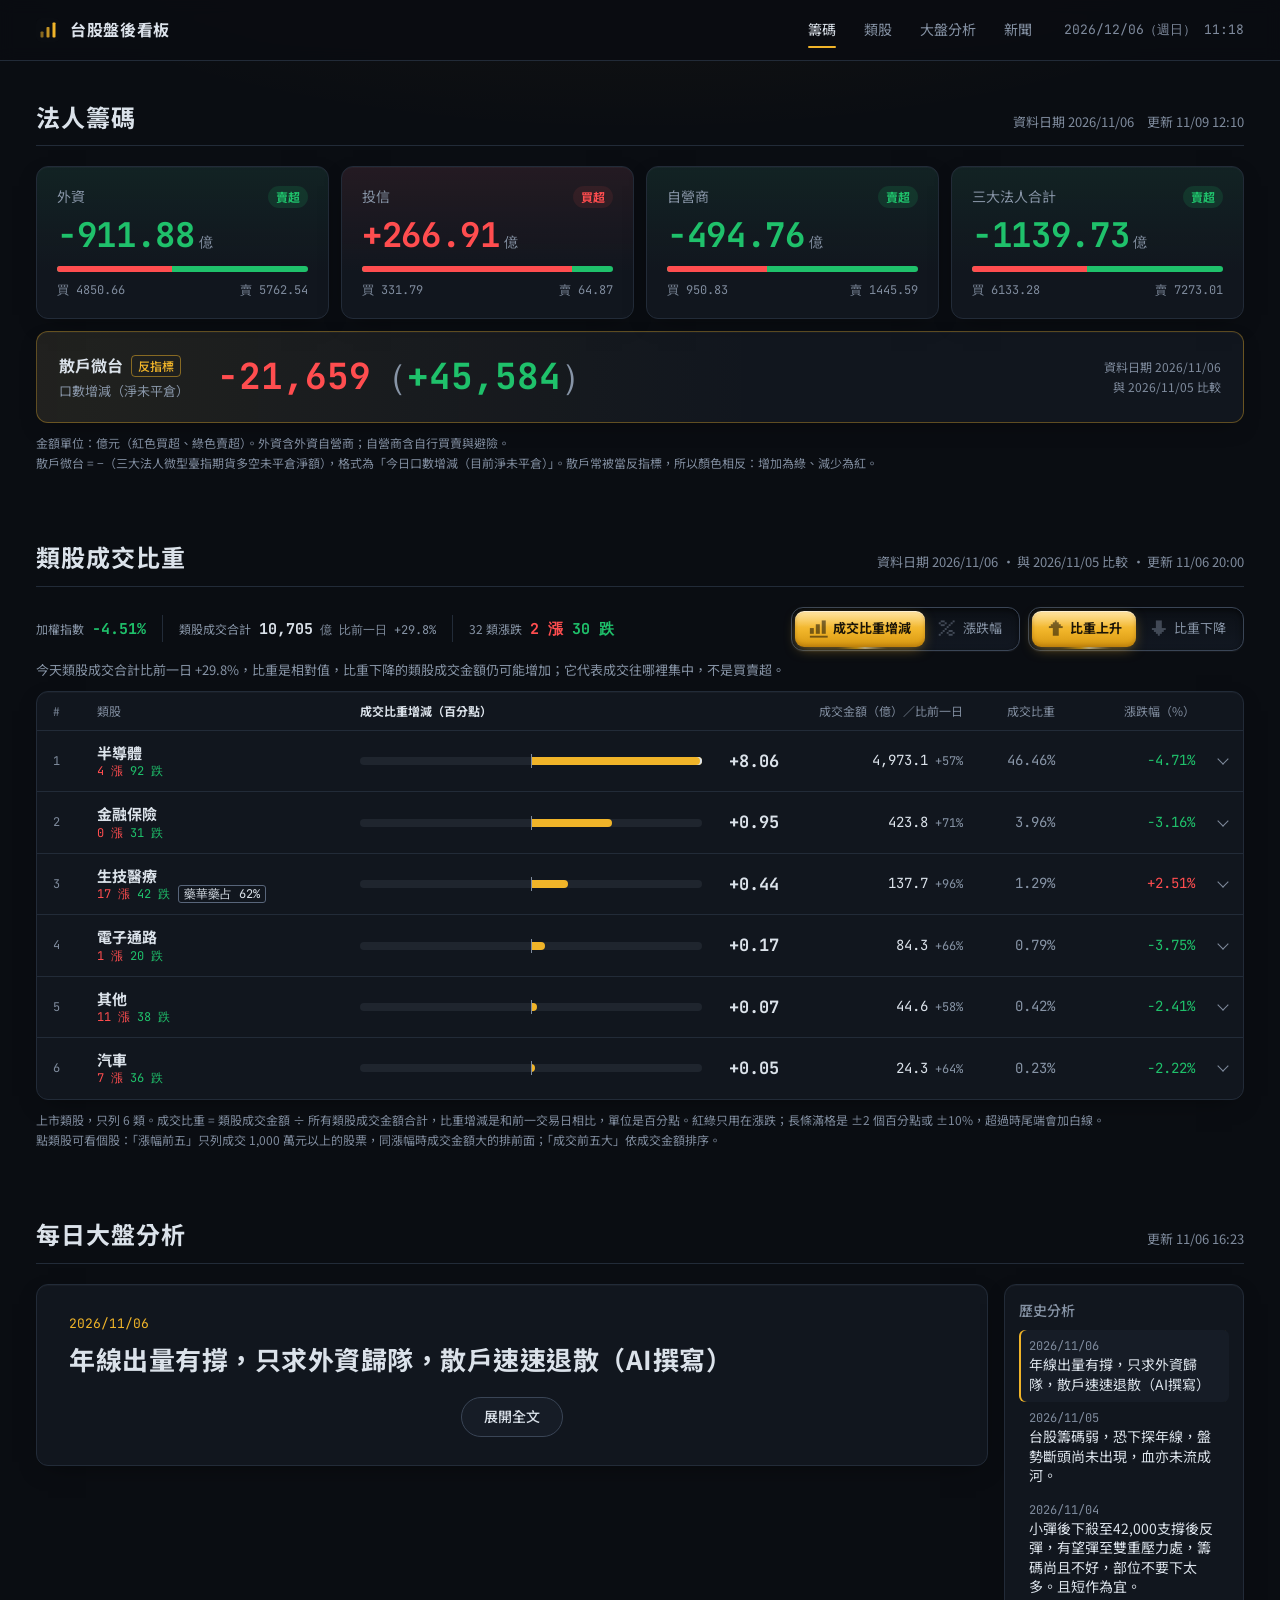
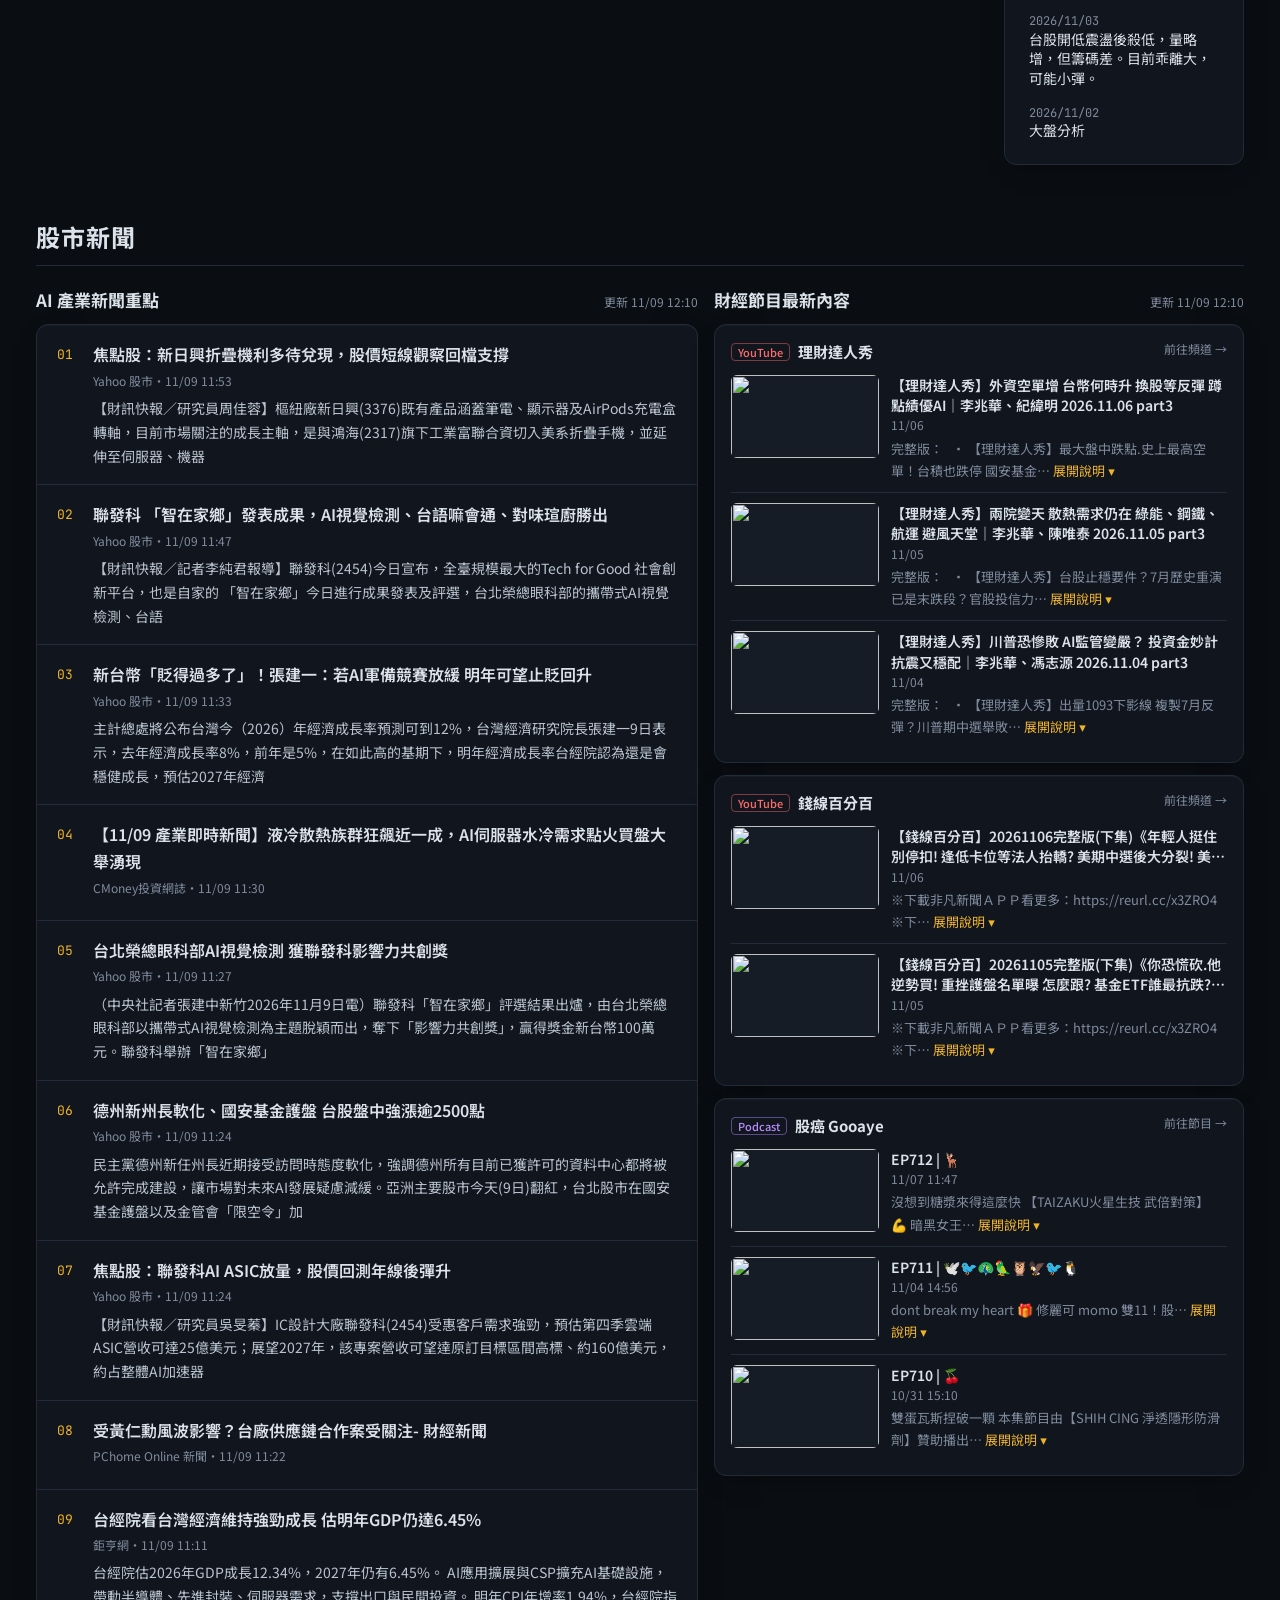
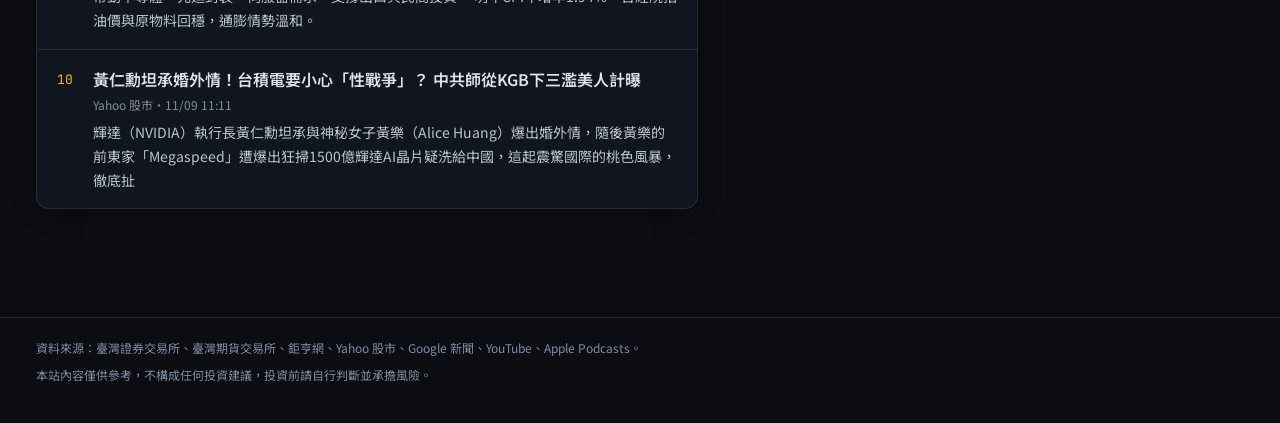
==== commit 8458316a: "類股排序按鈕加切換動畫（待確認）：滑塊移動、像素圖示碎裂重組、邊緣光掃過 參考使用者提供的深淺色切換開關影片： - 黃色玻璃感滑塊在選項間滑動 - 每個選項有像素點組成的小圖示，切換時舊圖示碎成粒子、" ====
--- a/index.html
+++ b/index.html
@@ -92,13 +92,13 @@
       <div class="sector-bar">
         <dl class="sector-summary" id="sector-summary"></dl>
         <div class="sector-controls" id="sector-controls" hidden>
-          <div class="seg" role="group" aria-label="排序依據">
-            <button type="button" data-sort="flow" aria-pressed="true">成交比重增減</button>
-            <button type="button" data-sort="change" aria-pressed="false">漲跌幅</button>
+          <div class="seg seg-fx" role="group" aria-label="排序依據">
+            <button type="button" data-sort="flow" data-icon="bars" aria-pressed="true"><span class="seg-label"><span class="hide-xs">成交</span>比重增減</span></button>
+            <button type="button" data-sort="change" data-icon="pct" aria-pressed="false"><span class="seg-label">漲跌幅</span></button>
           </div>
-          <div class="seg" role="group" aria-label="排序方向">
-            <button type="button" data-dir="top" aria-pressed="true">比重上升</button>
-            <button type="button" data-dir="bottom" aria-pressed="false">比重下降</button>
+          <div class="seg seg-fx" role="group" aria-label="排序方向">
+            <button type="button" data-dir="top" data-icon="up" aria-pressed="true"><span class="seg-label">比重上升</span></button>
+            <button type="button" data-dir="bottom" data-icon="down" aria-pressed="false"><span class="seg-label">比重下降</span></button>
           </div>
         </div>
       </div>
--- a/assets/style.css
+++ b/assets/style.css
@@ -242,6 +242,61 @@
 }
 .retry:hover, .retry:focus-visible { border-color: var(--accent); outline: none; }
 
+/* ---------- 切換按鈕動畫（類股排序） ---------- */
+@property --sweep { syntax: "<angle>"; inherits: false; initial-value: 0deg; }
+.seg-fx {
+  position: relative; isolation: isolate; padding: 3px; gap: 0; overflow: visible;
+  border-color: #3a4556; border-radius: 12px;
+  background: linear-gradient(180deg, #0c1016, #121822); box-shadow: inset 0 2px 6px rgba(0, 0, 0, .55), 0 1px 0 rgba(255, 255, 255, .04);
+}
+.seg-fx button {
+  position: relative; z-index: 1; background: transparent; border: 0; border-radius: 9px;
+  display: inline-flex; align-items: center; justify-content: center; gap: 6px;
+  transition: color .3s ease-out;
+}
+.seg-fx button + button { border-left: 0; }
+.seg-fx.fx-ready button[aria-pressed="true"] { background: transparent; color: #1a1408; }
+/* 文字等滑塊快到了才變深色，不然滑塊還沒到時字會看不見 */
+.seg-fx.fx-ready button[aria-pressed="true"]:not(:disabled) { transition: color .2s ease-out .38s; }
+.seg-fx button:focus-visible { box-shadow: none; outline: 2px solid var(--text); outline-offset: -2px; }
+.seg-fx button[aria-pressed="true"]:focus-visible { box-shadow: none; outline-color: #1a1408; outline-offset: -4px; }
+.seg-icon { width: 18px; height: 18px; flex: none; }
+.seg-canvas { position: absolute; inset: 0; width: 100%; height: 100%; z-index: 2; pointer-events: none; }
+
+/* 滑塊：玻璃感的黃色方塊，切換時滑到新選項 */
+.seg-thumb {
+  position: absolute; z-index: 0; top: 3px; bottom: 3px; left: 0; width: 0; border-radius: 9px;
+  background:
+    linear-gradient(180deg, rgba(255, 255, 255, .45), rgba(255, 255, 255, 0) 45%),
+    linear-gradient(180deg, #ffcf5a, #f0b429 55%, #d6960f);
+  box-shadow: inset 0 1px 0 rgba(255, 255, 255, .55), inset 0 -2px 4px rgba(120, 70, 0, .35), 0 4px 14px -4px rgba(240, 180, 41, .6);
+  transition: transform .62s cubic-bezier(.65, 0, .35, 1), width .62s cubic-bezier(.65, 0, .35, 1);
+}
+.seg-thumb.no-anim { transition: none; }
+.seg-fx:not(.fx-ready) .seg-thumb { display: none; }
+/* 邊緣光：平常停在底部一小段，切換時沿著框掃一圈 */
+.seg-thumb::before {
+  content: ""; position: absolute; inset: -2px; border-radius: 11px; padding: 2px; pointer-events: none;
+  background: conic-gradient(from var(--sweep), transparent 0deg 110deg, #fff3c4 150deg, #ffb703 175deg, transparent 215deg 360deg);
+  -webkit-mask: linear-gradient(#000 0 0) content-box, linear-gradient(#000 0 0); -webkit-mask-composite: xor;
+  mask: linear-gradient(#000 0 0) content-box exclude, linear-gradient(#000 0 0);
+  --sweep: 15deg; opacity: .55; filter: drop-shadow(0 0 4px rgba(255, 190, 40, .9));
+}
+.seg-thumb::after {
+  content: ""; position: absolute; inset: -8px; border-radius: 16px; pointer-events: none; opacity: 0;
+  background: radial-gradient(closest-side, rgba(255, 190, 40, .45), transparent);
+}
+.seg-thumb.is-switching::before { animation: seg-sweep .95s cubic-bezier(.3, 0, .2, 1); }
+.seg-thumb.is-switching[data-dir="left"]::before { animation-name: seg-sweep-back; }
+.seg-thumb.is-switching::after { animation: seg-bloom .95s ease-out; }
+@keyframes seg-sweep { from { --sweep: 15deg; opacity: 1; } to { --sweep: 375deg; opacity: .55; } }
+@keyframes seg-sweep-back { from { --sweep: 375deg; opacity: 1; } to { --sweep: 15deg; opacity: .55; } }
+@keyframes seg-bloom { 0% { opacity: 0; } 35% { opacity: 1; } 100% { opacity: 0; } }
+@media (prefers-reduced-motion: reduce) {
+  .seg-thumb, .seg-fx button { transition: none; }
+  .seg-thumb.is-switching::before, .seg-thumb.is-switching::after { animation: none; }
+}
+
 /* ---------- 03 大盤分析 ---------- */
 .analysis-wrap { display: grid; grid-template-columns: minmax(0, 1fr) 240px; gap: 16px; align-items: start; }
 .analysis-wrap:has(> .archive[hidden]) { grid-template-columns: minmax(0, 1fr); }
@@ -414,6 +469,7 @@
   .seg { width: 100%; }
   .seg button { flex: 1; min-height: 44px; padding: 0 4px; }
   .detail-head .seg-sm { width: 100%; }
+  .seg-fx button { gap: 4px; }
   .sector-row .unit { display: inline; }
   .sector-divider { padding-left: 44px; }
   .retry { min-height: 44px; }
@@ -437,3 +493,8 @@
 @media (prefers-reduced-motion: reduce) {
   .chev, button.sector-row { transition: none; }
 }
+
+@media (max-width: 520px) {
+  .hide-xs { display: none; }
+  .seg-icon { width: 16px; height: 16px; }
+}
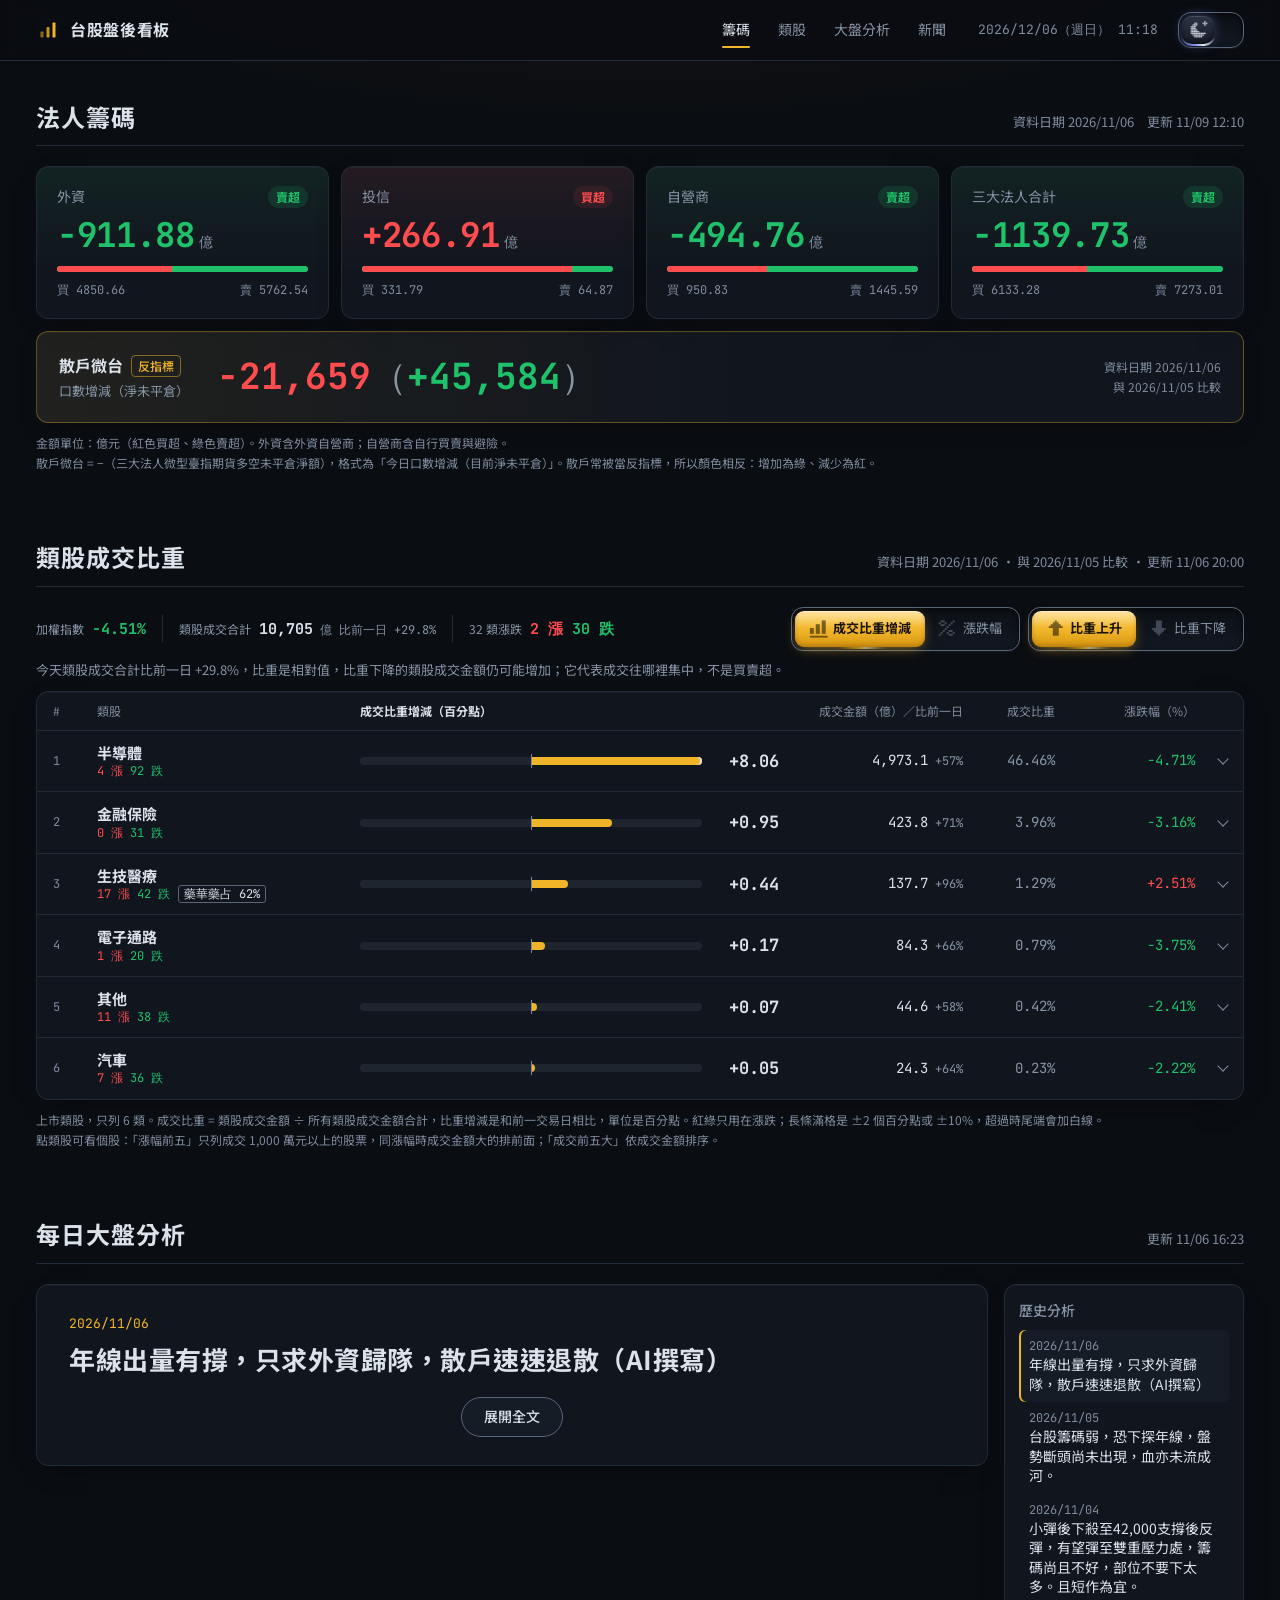
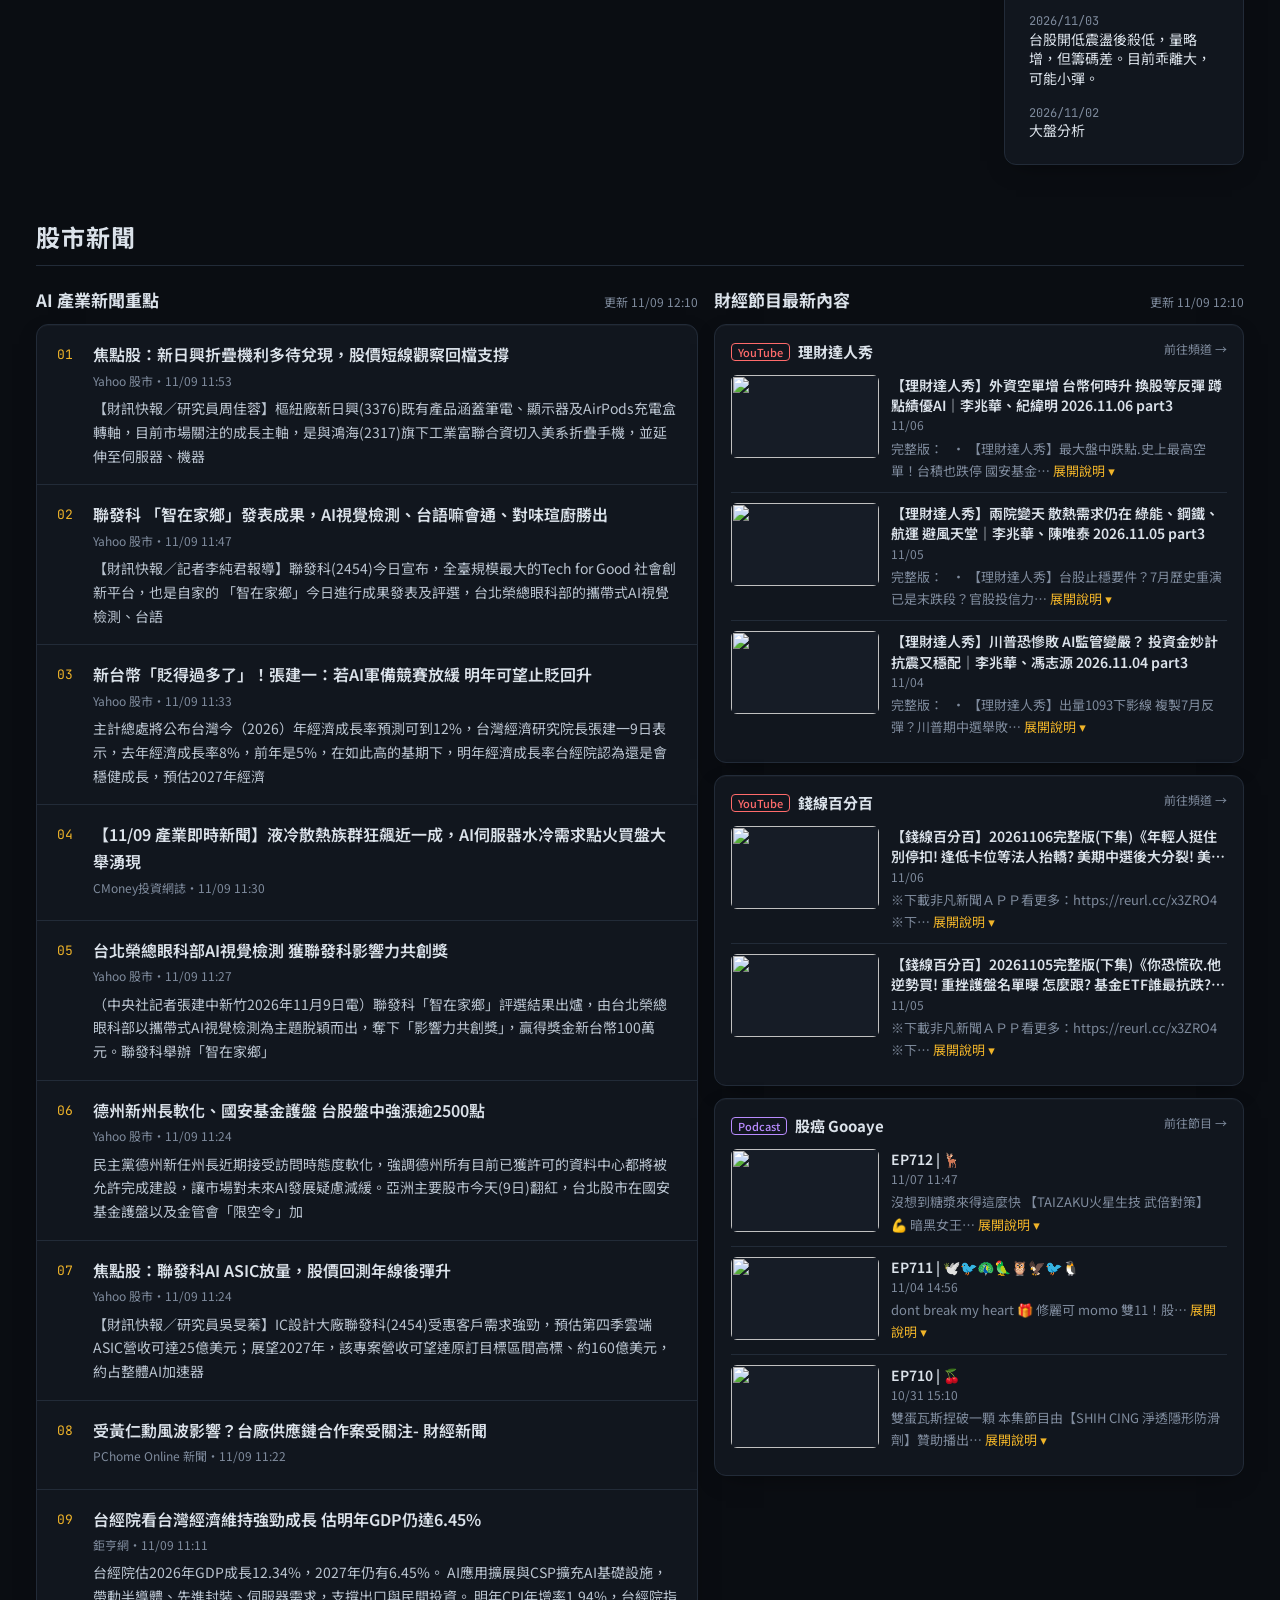
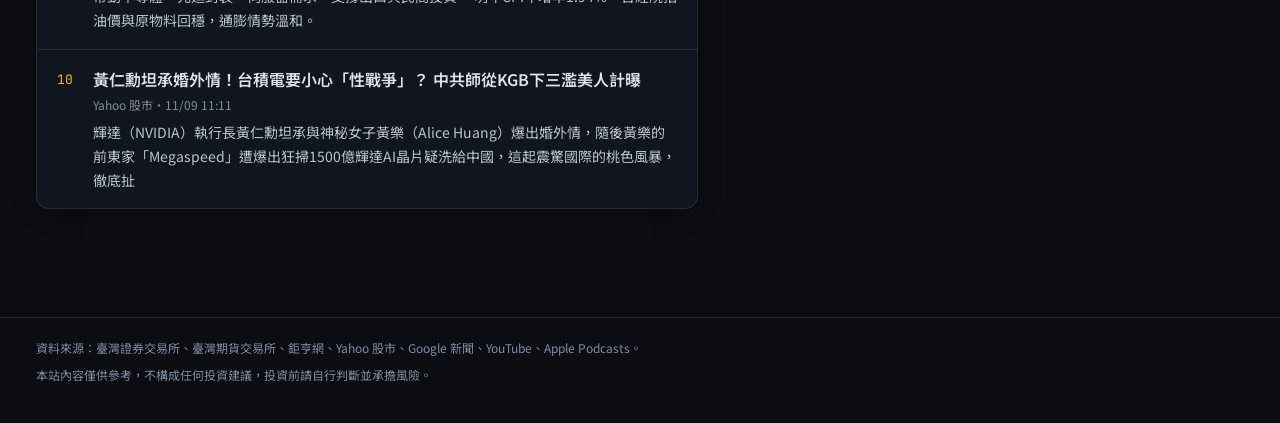
==== commit 5b57dd46: "新增深色／淺色模式切換開關（待確認） 參考使用者提供的影片： - 右上角開關：玻璃滑塊左右滑動，像素月亮／太陽碎成粒子再重組，邊緣光沿框掃一圈（深色藍紫、淺色橘黃） - 整站新增淺色主題：紅漲綠跌加深" ====
--- a/index.html
+++ b/index.html
@@ -6,6 +6,17 @@
   <title>台股盤後看板</title>
   <meta name="description" content="每日三大法人籌碼、散戶微台未平倉、類股成交比重、大盤分析與 AI 產業新聞整理。">
   <meta name="theme-color" content="#0a0d12">
+  <script>
+    // 在畫面出現前先套用使用者選過的主題，避免先閃一下深色
+    (function () {
+      try {
+        if (localStorage.getItem("theme") === "light") {
+          document.documentElement.dataset.theme = "light";
+          document.querySelector('meta[name="theme-color"]').content = "#f4f5f7";
+        }
+      } catch (e) {}
+    })();
+  </script>
   <link rel="icon" href="favicon.ico" sizes="any">
   <link rel="icon" href="assets/icons/favicon.svg" type="image/svg+xml">
   <link rel="apple-touch-icon" href="assets/icons/apple-touch-icon.png">
@@ -63,6 +74,10 @@
         <a href="#news">新聞</a>
       </nav>
       <span class="clock num" id="clock"></span>
+      <button class="theme-toggle" id="theme-toggle" type="button" role="switch" aria-checked="true" aria-label="深色模式">
+        <span class="tt-knob" aria-hidden="true"></span>
+        <canvas class="tt-canvas" aria-hidden="true"></canvas>
+      </button>
     </div>
   </header>
 
--- a/assets/style.css
+++ b/assets/style.css
@@ -13,7 +13,73 @@
   --radius: 12px;
   --shadow: 0 1px 0 rgba(255, 255, 255, .03) inset, 0 8px 24px -12px rgba(0, 0, 0, .6);
   --mono: "JetBrains Mono", ui-monospace, SFMono-Regular, Menlo, Consolas, monospace;
+  --accent-ink: #f0b429;       /* 當文字色用的品牌黃（淺色模式要加深） */
+  --heading: #fff;
+  --summary: #b9c3cf;
+  --line-strong: #58657a;
+  --hover: #1a212d;
+  --track: rgba(135, 148, 166, .12);
+  --row-line: rgba(34, 43, 56, .6);
+  --topbar-bg: rgba(10, 13, 18, .92);
+  --overlay: rgba(17, 22, 30, .75);
+  --scrollbar: #2b3646;
+  --glow-top: rgba(240, 180, 41, .07);
+  --tint-up: rgba(255, 77, 79, .08);
+  --tint-down: rgba(31, 193, 107, .07);
+  --tag-up: rgba(255, 77, 79, .09);
+  --tag-down: rgba(31, 193, 107, .14);
+  --tag-flat: rgba(199, 206, 216, .12);
+  --well-top: #0c1016;
+  --well-bottom: #121822;
+  --well-shadow: inset 0 2px 6px rgba(0, 0, 0, .55), 0 1px 0 rgba(255, 255, 255, .04);
+  --pressed-ink: #1a1408;
+  --fx-particle: #ffe29a;
+  --kind-youtube: #ff6b6b;
+  --kind-podcast: #b98cff;
   color-scheme: dark;
+}
+
+/* 淺色模式：紅漲綠跌加深，品牌黃當文字時改用深黃，才看得清楚 */
+:root[data-theme="light"] {
+  --bg: #f4f5f7;
+  --panel: #ffffff;
+  --panel-2: #f2f4f7;
+  --line: #dde2e9;
+  --text: #1b2230;
+  --muted: #566172;
+  --faint: #5d6879;
+  --up: #d1242f;
+  --down: #0a7d3e;
+  --flat: #566172;
+  --shadow: 0 1px 2px rgba(16, 24, 40, .05), 0 8px 24px -14px rgba(16, 24, 40, .22);
+  --accent-ink: #8a5a00;
+  --heading: #0d1117;
+  --summary: #3d4757;
+  --line-strong: #8a95a5;
+  --hover: #eef1f5;
+  --track: rgba(80, 95, 115, .12);
+  --row-line: rgba(16, 24, 40, .07);
+  --topbar-bg: rgba(244, 245, 247, .88);
+  --overlay: rgba(255, 255, 255, .85);
+  --scrollbar: #c3cad4;
+  --glow-top: rgba(240, 180, 41, .14);
+  --tint-up: rgba(209, 36, 47, .05);
+  --tint-down: rgba(10, 125, 62, .05);
+  --tag-up: rgba(209, 36, 47, .08);
+  --tag-down: rgba(10, 125, 62, .08);
+  --tag-flat: rgba(86, 97, 114, .1);
+  --well-top: #e6e9ee;
+  --well-bottom: #f1f3f6;
+  --well-shadow: inset 0 2px 5px rgba(16, 24, 40, .12), 0 1px 0 rgba(255, 255, 255, .8);
+  --fx-particle: #e39a00;
+  --kind-youtube: #c81e1e;
+  --kind-podcast: #6d35c9;
+  color-scheme: light;
+}
+
+/* 切換主題時，顏色漸變過去（只在切換的那一下開啟，平常載入不會閃） */
+html.theme-anim, html.theme-anim *:not(.tt-knob):not(.seg-thumb), html.theme-anim *:not(.tt-knob):not(.seg-thumb)::before, html.theme-anim *::after {
+  transition: background-color .5s ease, border-color .5s ease, color .5s ease, fill .5s ease, box-shadow .5s ease !important;
 }
 
 * { box-sizing: border-box; }
@@ -31,10 +97,10 @@
 /* 頁面頂端一點暖光，讓深色底有層次（獨立一層，不影響文字底色） */
 body::before {
   content: ""; position: absolute; top: 0; left: 0; right: 0; height: 520px; z-index: -1; pointer-events: none;
-  background: radial-gradient(1100px 420px at 50% -160px, rgba(240, 180, 41, .07), transparent 70%);
-}
-::selection { background: rgba(240, 180, 41, .35); color: #fff; }
-html { scrollbar-color: #2b3646 var(--bg); }
+  background: radial-gradient(1100px 420px at 50% -160px, var(--glow-top), transparent 70%);
+}
+::selection { background: rgba(240, 180, 41, .35); color: var(--heading); }
+html { scrollbar-color: var(--scrollbar) var(--bg); }
 a:focus-visible { outline: 2px solid var(--accent); outline-offset: 2px; border-radius: 4px; }
 img { max-width: 100%; }
 .num { font-family: var(--mono); font-variant-numeric: tabular-nums; }
@@ -76,7 +142,7 @@
 /* ---------- 頂部列 ---------- */
 .topbar {
   position: sticky; top: 0; z-index: 10;
-  background: rgba(10, 13, 18, .92);
+  background: var(--topbar-bg);
   backdrop-filter: blur(8px);
   border-bottom: 1px solid var(--line);
 }
@@ -120,13 +186,13 @@
   grid-template-columns: repeat(4, minmax(0, 1fr));
 }
 .chip-card { padding: 18px 20px; }
-.chip-card.is-up { background: linear-gradient(180deg, rgba(255, 77, 79, .08), transparent 70%), var(--panel); }
-.chip-card.is-down { background: linear-gradient(180deg, rgba(31, 193, 107, .07), transparent 70%), var(--panel); }
+.chip-card.is-up { background: linear-gradient(180deg, var(--tint-up), transparent 70%), var(--panel); }
+.chip-card.is-down { background: linear-gradient(180deg, var(--tint-down), transparent 70%), var(--panel); }
 .chip-label { font-size: 14px; color: var(--muted); display: flex; justify-content: space-between; align-items: center; gap: 8px; }
 .chip-tag { font-size: 12px; font-weight: 700; padding: 1px 8px; border-radius: 999px; }
-.chip-tag.up { background: rgba(255, 77, 79, .09); }
-.chip-tag.down { background: rgba(31, 193, 107, .14); }
-.chip-tag.flat { background: rgba(199, 206, 216, .12); }
+.chip-tag.up { background: var(--tag-up); }
+.chip-tag.down { background: var(--tag-down); }
+.chip-tag.flat { background: var(--tag-flat); }
 .chip-value { font-size: clamp(26px, 3.2vw, 34px); font-weight: 700; margin: 6px 0 12px; line-height: 1.15; letter-spacing: -.01em; }
 .chip-value small { font-size: 14px; font-weight: 400; color: var(--muted); margin-left: 4px; }
 .chip-bar { height: 6px; border-radius: 3px; background: var(--down); overflow: hidden; margin-bottom: 8px; }
@@ -142,7 +208,7 @@
 }
 .retail-title { font-weight: 700; display: flex; align-items: center; gap: 8px; flex-wrap: wrap; }
 .badge {
-  font-size: 12px; font-weight: 500; color: var(--accent);
+  font-size: 12px; font-weight: 500; color: var(--accent-ink);
   border: 1px solid rgba(240, 180, 41, .5); border-radius: 4px; padding: 0 6px;
 }
 .retail-value { font-size: clamp(26px, 4vw, 36px); font-weight: 700; line-height: 1.2; }
@@ -165,12 +231,12 @@
 .stat dd { margin: 0; font-size: 15px; white-space: nowrap; }
 .stat small { font-size: 12px; color: var(--muted); font-weight: 400; }
 .stat-note dd { white-space: normal; font-size: 13px; }
-.seg { display: inline-flex; border: 1px solid #58657a; border-radius: 8px; overflow: hidden; flex: none; }
+.seg { display: inline-flex; border: 1px solid var(--line-strong); border-radius: 8px; overflow: hidden; flex: none; }
 .seg button {
   font: inherit; font-size: 13px; color: var(--muted); background: var(--panel); border: 0;
   min-height: 36px; padding: 0 14px; cursor: pointer;
 }
-.seg button + button { border-left: 1px solid #58657a; }
+.seg button + button { border-left: 1px solid var(--line-strong); }
 .seg-sm button { min-height: 32px; font-size: 12px; padding: 0 10px; }
 .seg button:hover:not(:disabled):not([aria-pressed="true"]) { color: var(--text); }
 .seg button[aria-pressed="true"] { color: #111; background: var(--accent); font-weight: 700; }
@@ -188,10 +254,10 @@
   font: inherit; font-size: 14px; color: var(--text); background: none; border: 0;
 }
 button.sector-row { cursor: pointer; transition: background-color .15s ease-out; }
-button.sector-row:hover { background: #1a212d; }
+button.sector-row:hover { background: var(--hover); }
 button.sector-row:focus-visible { outline: 2px solid var(--accent); outline-offset: -2px; }
 button.sector-row[aria-expanded="true"] { background: var(--panel-2); }
-button.sector-row[aria-expanded="true"]:hover { background: #1a212d; }
+button.sector-row[aria-expanded="true"]:hover { background: var(--hover); }
 .sector-head { font-size: 12px; color: var(--faint); padding-top: 9px; padding-bottom: 9px; }
 .sector-head .active { color: var(--text); font-weight: 700; }
 .r { text-align: right; }
@@ -203,7 +269,7 @@
 .sector-hero b { text-align: right; font-size: 17px; min-width: 6.5ch; white-space: nowrap; }
 .sector-hero b small { font-size: 11px; font-weight: 400; color: var(--muted); }
 .sector-row .unit { display: none; }  /* 桌面版欄位標題已寫單位，手機版才顯示 */
-.pct-bar { position: relative; height: 8px; background: rgba(135, 148, 166, .12); border-radius: 4px; }
+.pct-bar { position: relative; height: 8px; background: var(--track); border-radius: 4px; }
 .pct-bar::after { content: ""; position: absolute; left: 50%; top: -3px; bottom: -3px; width: 1px; background: var(--faint); }
 .pct-bar span { position: absolute; top: 0; bottom: 0; }
 .pct-bar .pos { background: var(--up); border-radius: 0 4px 4px 0; }
@@ -211,10 +277,10 @@
 .pct-bar .neutral { background: var(--accent); }
 .pct-bar .pos.capped { box-shadow: inset -2px 0 0 var(--text); }  /* 超過滿格 */
 .pct-bar .neg.capped { box-shadow: inset 2px 0 0 var(--text); }
-.lead-tag { margin-left: 8px; padding: 0 5px; border: 1px solid #58657a; border-radius: 3px; color: var(--text); white-space: nowrap; }
+.lead-tag { margin-left: 8px; padding: 0 5px; border: 1px solid var(--line-strong); border-radius: 3px; color: var(--text); white-space: nowrap; }
 .sector-hint { margin: -4px 0 10px; font-size: 13px; color: var(--muted); }
 .sector-hint[hidden] { display: none; }
-.sector-divider { padding: 6px 16px 6px 60px; font-size: 12px; color: var(--muted); background: rgba(135, 148, 166, .06); }
+.sector-divider { padding: 6px 16px 6px 60px; font-size: 12px; color: var(--muted); background: var(--track); }
 .sector-sub { display: contents; }
 .cell-value small { font-size: 12px; color: var(--muted); }
 .cell-other small { font-size: 11px; color: var(--muted); }
@@ -232,7 +298,7 @@
 .top5 { width: 100%; max-width: 760px; border-collapse: collapse; font-size: 14px; }
 .top5 th { white-space: nowrap; font-size: 12px; font-weight: 400; color: var(--faint); text-align: left; padding: 4px 8px; border-bottom: 1px solid var(--line); }
 .top5 th.r, .top5 td.r { text-align: right; }
-.top5 td { padding: 7px 8px; border-bottom: 1px solid rgba(34, 43, 56, .6); white-space: nowrap; }
+.top5 td { padding: 7px 8px; border-bottom: 1px solid var(--row-line); white-space: nowrap; }
 .top5 tr:last-child td { border-bottom: 0; }
 .top5 .rank { display: inline-block; min-width: 1.6em; color: var(--faint); font-size: 12px; }
 .limit { font-size: 11px; color: #fff; background: #cf3336; border-radius: 3px; padding: 0 4px; margin-left: 6px; vertical-align: 1px; }
@@ -246,8 +312,8 @@
 @property --sweep { syntax: "<angle>"; inherits: false; initial-value: 0deg; }
 .seg-fx {
   position: relative; isolation: isolate; padding: 3px; gap: 0; overflow: visible;
-  border-color: #3a4556; border-radius: 12px;
-  background: linear-gradient(180deg, #0c1016, #121822); box-shadow: inset 0 2px 6px rgba(0, 0, 0, .55), 0 1px 0 rgba(255, 255, 255, .04);
+  border-color: var(--line-strong); border-radius: 12px;
+  background: linear-gradient(180deg, var(--well-top), var(--well-bottom)); box-shadow: var(--well-shadow);
 }
 .seg-fx button {
   position: relative; z-index: 1; background: transparent; border: 0; border-radius: 9px;
@@ -255,11 +321,11 @@
   transition: color .3s ease-out;
 }
 .seg-fx button + button { border-left: 0; }
-.seg-fx.fx-ready button[aria-pressed="true"] { background: transparent; color: #1a1408; }
+.seg-fx.fx-ready button[aria-pressed="true"] { background: transparent; color: var(--pressed-ink); }
 /* 文字等滑塊快到了才變深色，不然滑塊還沒到時字會看不見 */
 .seg-fx.fx-ready button[aria-pressed="true"]:not(:disabled) { transition: color .2s ease-out .38s; }
 .seg-fx button:focus-visible { box-shadow: none; outline: 2px solid var(--text); outline-offset: -2px; }
-.seg-fx button[aria-pressed="true"]:focus-visible { box-shadow: none; outline-color: #1a1408; outline-offset: -4px; }
+.seg-fx button[aria-pressed="true"]:focus-visible { box-shadow: none; outline-color: var(--pressed-ink); outline-offset: -4px; }
 .seg-icon { width: 18px; height: 18px; flex: none; }
 .seg-canvas { position: absolute; inset: 0; width: 100%; height: 100%; z-index: 2; pointer-events: none; }
 
@@ -297,6 +363,43 @@
   .seg-thumb.is-switching::before, .seg-thumb.is-switching::after { animation: none; }
 }
 
+/* ---------- 深色／淺色切換開關 ---------- */
+.theme-toggle {
+  --tt-glow: #8b9bff; --tt-glow-soft: rgba(139, 155, 255, .55);
+  position: relative; flex: none; width: 66px; height: 36px; padding: 0; cursor: pointer;
+  border-radius: 13px; border: 1px solid var(--line-strong);
+  background: linear-gradient(180deg, var(--well-top), var(--well-bottom)); box-shadow: var(--well-shadow);
+}
+:root[data-theme="light"] .theme-toggle { --tt-glow: #ffb000; --tt-glow-soft: rgba(255, 176, 0, .55); }
+.theme-toggle:focus-visible { outline: 2px solid var(--accent); outline-offset: 3px; }
+.tt-canvas { position: absolute; inset: -14px; width: calc(100% + 28px); height: calc(100% + 28px); pointer-events: none; z-index: 2; }
+.tt-knob {
+  position: absolute; z-index: 1; top: 3px; left: 3px; width: 32px; height: 28px; border-radius: 10px;
+  background: linear-gradient(180deg, #2c3446, #171c27);
+  box-shadow: inset 0 1px 0 rgba(255, 255, 255, .14), inset 0 -2px 4px rgba(0, 0, 0, .45), 0 4px 10px -2px rgba(0, 0, 0, .6), 0 0 14px -2px var(--tt-glow-soft);
+  transition: transform .62s cubic-bezier(.65, 0, .35, 1), background .5s ease, box-shadow .5s ease;
+}
+:root[data-theme="light"] .tt-knob {
+  transform: translateX(27px);
+  background: linear-gradient(180deg, #ffffff, #eceff4);
+  box-shadow: inset 0 1px 0 #fff, inset 0 -2px 4px rgba(16, 24, 40, .08), 0 4px 10px -3px rgba(16, 24, 40, .3), 0 0 16px -2px var(--tt-glow-soft);
+}
+/* 邊緣光：平常停在底部，切換時沿框掃一圈 */
+.tt-knob::before {
+  content: ""; position: absolute; inset: -2px; border-radius: 12px; padding: 2px; pointer-events: none;
+  background: conic-gradient(from var(--sweep), transparent 0deg 100deg, #fff 145deg, var(--tt-glow) 175deg, transparent 230deg 360deg);
+  -webkit-mask: linear-gradient(#000 0 0) content-box, linear-gradient(#000 0 0); -webkit-mask-composite: xor;
+  mask: linear-gradient(#000 0 0) content-box exclude, linear-gradient(#000 0 0);
+  --sweep: 15deg; opacity: .9; filter: drop-shadow(0 0 3px var(--tt-glow));
+}
+.tt-knob.is-switching::before { animation: seg-sweep .9s cubic-bezier(.3, 0, .2, 1); }
+:root[data-theme="light"] .tt-knob.is-switching::before { animation-name: seg-sweep-back; }
+.theme-toggle:not(.tt-ready) .tt-canvas { display: none; }
+@media (prefers-reduced-motion: reduce) {
+  .tt-knob { transition: none; }
+  .tt-knob.is-switching::before { animation: none; }
+}
+
 /* ---------- 03 大盤分析 ---------- */
 .analysis-wrap { display: grid; grid-template-columns: minmax(0, 1fr) 240px; gap: 16px; align-items: start; }
 .analysis-wrap:has(> .archive[hidden]) { grid-template-columns: minmax(0, 1fr); }
@@ -310,18 +413,18 @@
 .read-more {
   display: block; margin: 12px auto 0; min-height: 40px; padding: 0 22px; cursor: pointer;
   font: inherit; font-size: 14px; font-weight: 500; color: var(--text);
-  background: var(--panel-2); border: 1px solid #3a4556; border-radius: 999px;
+  background: var(--panel-2); border: 1px solid var(--line-strong); border-radius: 999px;
   transition: border-color .15s ease-out, color .15s ease-out;
 }
-.read-more:hover, .read-more:focus-visible { border-color: var(--accent); color: var(--accent); outline: none; }
-.article-date { font-family: var(--mono); color: var(--accent); font-size: 13px; }
+.read-more:hover, .read-more:focus-visible { border-color: var(--accent); color: var(--accent-ink); outline: none; }
+.article-date { font-family: var(--mono); color: var(--accent-ink); font-size: 13px; }
 .article h3.article-title { font-size: 26px; margin: 6px 0 20px; line-height: 1.4; letter-spacing: .02em; text-wrap: balance; }
 .md { overflow-wrap: anywhere; }
 .md { line-height: 1.85; }
-.md h1, .md h2, .md h3, .md h4 { line-height: 1.4; margin: 1.6em 0 .6em; color: #fff; }
-.md strong { color: #fff; font-weight: 700; }
+.md h1, .md h2, .md h3, .md h4 { line-height: 1.4; margin: 1.6em 0 .6em; color: var(--heading); }
+.md strong { color: var(--heading); font-weight: 700; }
 .md li { margin: .25em 0; }
-.md li::marker { color: var(--accent); }
+.md li::marker { color: var(--accent-ink); }
 .md h1 { font-size: 22px; } .md h2 { font-size: 20px; } .md h3 { font-size: 18px; } .md h4 { font-size: 16px; }
 .md p { margin: 0 0 1em; }
 .md ul, .md ol { padding-left: 1.4em; }
@@ -358,7 +461,7 @@
 .lb-caption { bottom: calc(max(16px, env(safe-area-inset-bottom)) + 34px); color: var(--text); }
 .lb-hint { bottom: max(16px, env(safe-area-inset-bottom)); }
 .md blockquote { margin: 1em 0; padding: 4px 16px; border-left: 3px solid var(--accent); color: var(--muted); background: var(--panel-2); border-radius: 0 6px 6px 0; }
-.md a { color: var(--accent); }
+.md a { color: var(--accent-ink); }
 .md table { border-collapse: collapse; width: 100%; display: block; overflow-x: auto; font-size: 14px; }
 .md th, .md td { border: 1px solid var(--line); padding: 6px 10px; text-align: left; }
 .md th { background: var(--panel-2); }
@@ -385,14 +488,14 @@
 
 .news-list { list-style: none; margin: 0; padding: 0; counter-reset: news; }
 .news-item { transition: background-color .15s ease-out; }
-.news-item:hover { background: rgba(255, 255, 255, .02); }
+.news-item:hover { background: var(--hover); }
 .news-item { padding: 16px 20px; border-bottom: 1px solid var(--line); counter-increment: news; display: grid; grid-template-columns: 26px 1fr; gap: 0 10px; }
 .news-item:last-child { border-bottom: 0; }
-.news-item::before { content: counter(news, decimal-leading-zero); font-family: var(--mono); color: var(--accent); font-size: 13px; padding-top: 3px; }
+.news-item::before { content: counter(news, decimal-leading-zero); font-family: var(--mono); color: var(--accent-ink); font-size: 13px; padding-top: 3px; }
 .news-title { font-weight: 600; text-decoration: none; line-height: 1.5; }
-.news-title:hover { color: var(--accent); }
+.news-title:hover { color: var(--accent-ink); }
 .news-meta { font-size: 12px; color: var(--faint); margin: 2px 0 6px; }
-.news-summary { font-size: 14px; color: #b9c3cf; margin: 0; }
+.news-summary { font-size: 14px; color: var(--summary); margin: 0; }
 .tags { display: flex; flex-wrap: wrap; gap: 6px; margin-top: 8px; }
 .tag { font-size: 12px; color: var(--muted); background: var(--panel-2); border: 1px solid var(--line); border-radius: 4px; padding: 0 7px; }
 .ai-note { font-size: 12px; color: var(--faint); margin-top: 8px; }
@@ -401,7 +504,7 @@
 .yt-channel + .yt-channel { margin-top: 12px; }
 .yt-channel h4 { margin: 0 0 10px; font-size: 15px; display: flex; justify-content: space-between; gap: 8px; }
 .yt-channel h4 a { text-decoration: none; }
-.yt-channel h4 a:hover { color: var(--accent); }
+.yt-channel h4 a:hover { color: var(--accent-ink); }
 .yt-channel h4 .more { font-size: 12px; color: var(--faint); font-weight: 400; }
 .yt-video { display: grid; grid-template-columns: 148px minmax(0, 1fr); gap: 12px; padding: 10px 0; border-top: 1px solid var(--line); }
 .yt-video:first-of-type { border-top: 0; padding-top: 0; }
@@ -409,15 +512,15 @@
 .yt-thumb img { width: 100%; height: 100%; object-fit: cover; display: block; }
 .yt-thumb.square img { object-fit: contain; }
 .kind { font-size: 11px; font-weight: 500; border-radius: 4px; padding: 0 6px; margin-right: 8px; vertical-align: 1px; }
-.kind-youtube { color: #ff6b6b; border: 1px solid rgba(255, 107, 107, .45); }
-.kind-podcast { color: #b98cff; border: 1px solid rgba(185, 140, 255, .45); }
+.kind-youtube { color: var(--kind-youtube); border: 1px solid currentColor; }
+.kind-podcast { color: var(--kind-podcast); border: 1px solid currentColor; }
 .yt-title { font-size: 14px; font-weight: 600; line-height: 1.45; text-decoration: none; display: -webkit-box; -webkit-line-clamp: 2; -webkit-box-orient: vertical; overflow: hidden; }
-.yt-title:hover { color: var(--accent); }
+.yt-title:hover { color: var(--accent-ink); }
 .yt-date { font-size: 12px; color: var(--faint); }
 .yt-desc { font-size: 13px; color: var(--muted); margin-top: 2px; }
 .yt-desc summary { cursor: pointer; color: var(--faint); list-style: none; }
 .yt-desc summary::-webkit-details-marker { display: none; }
-.yt-desc summary::after { content: " 展開說明 ▾"; color: var(--accent); }
+.yt-desc summary::after { content: " 展開說明 ▾"; color: var(--accent-ink); }
 .yt-desc[open] summary::after { content: " 收合 ▴"; }
 .yt-desc p { white-space: pre-line; margin: 6px 0 0; max-height: 260px; overflow-y: auto; }
 
@@ -496,5 +599,11 @@
 
 @media (max-width: 520px) {
   .hide-xs { display: none; }
+  /* 頂部空間不夠放深淺色開關：只留網站圖示，名稱藏起來（螢幕閱讀器仍念得到） */
+  .brand-text { position: absolute; width: 1px; height: 1px; overflow: hidden; clip-path: inset(50%); white-space: nowrap; }
+  .topbar-inner { gap: 10px; }
+  .theme-toggle { width: 60px; height: 34px; }
+  .tt-knob { width: 29px; height: 26px; }
+  :root[data-theme="light"] .tt-knob { transform: translateX(25px); }
   .seg-icon { width: 16px; height: 16px; }
 }
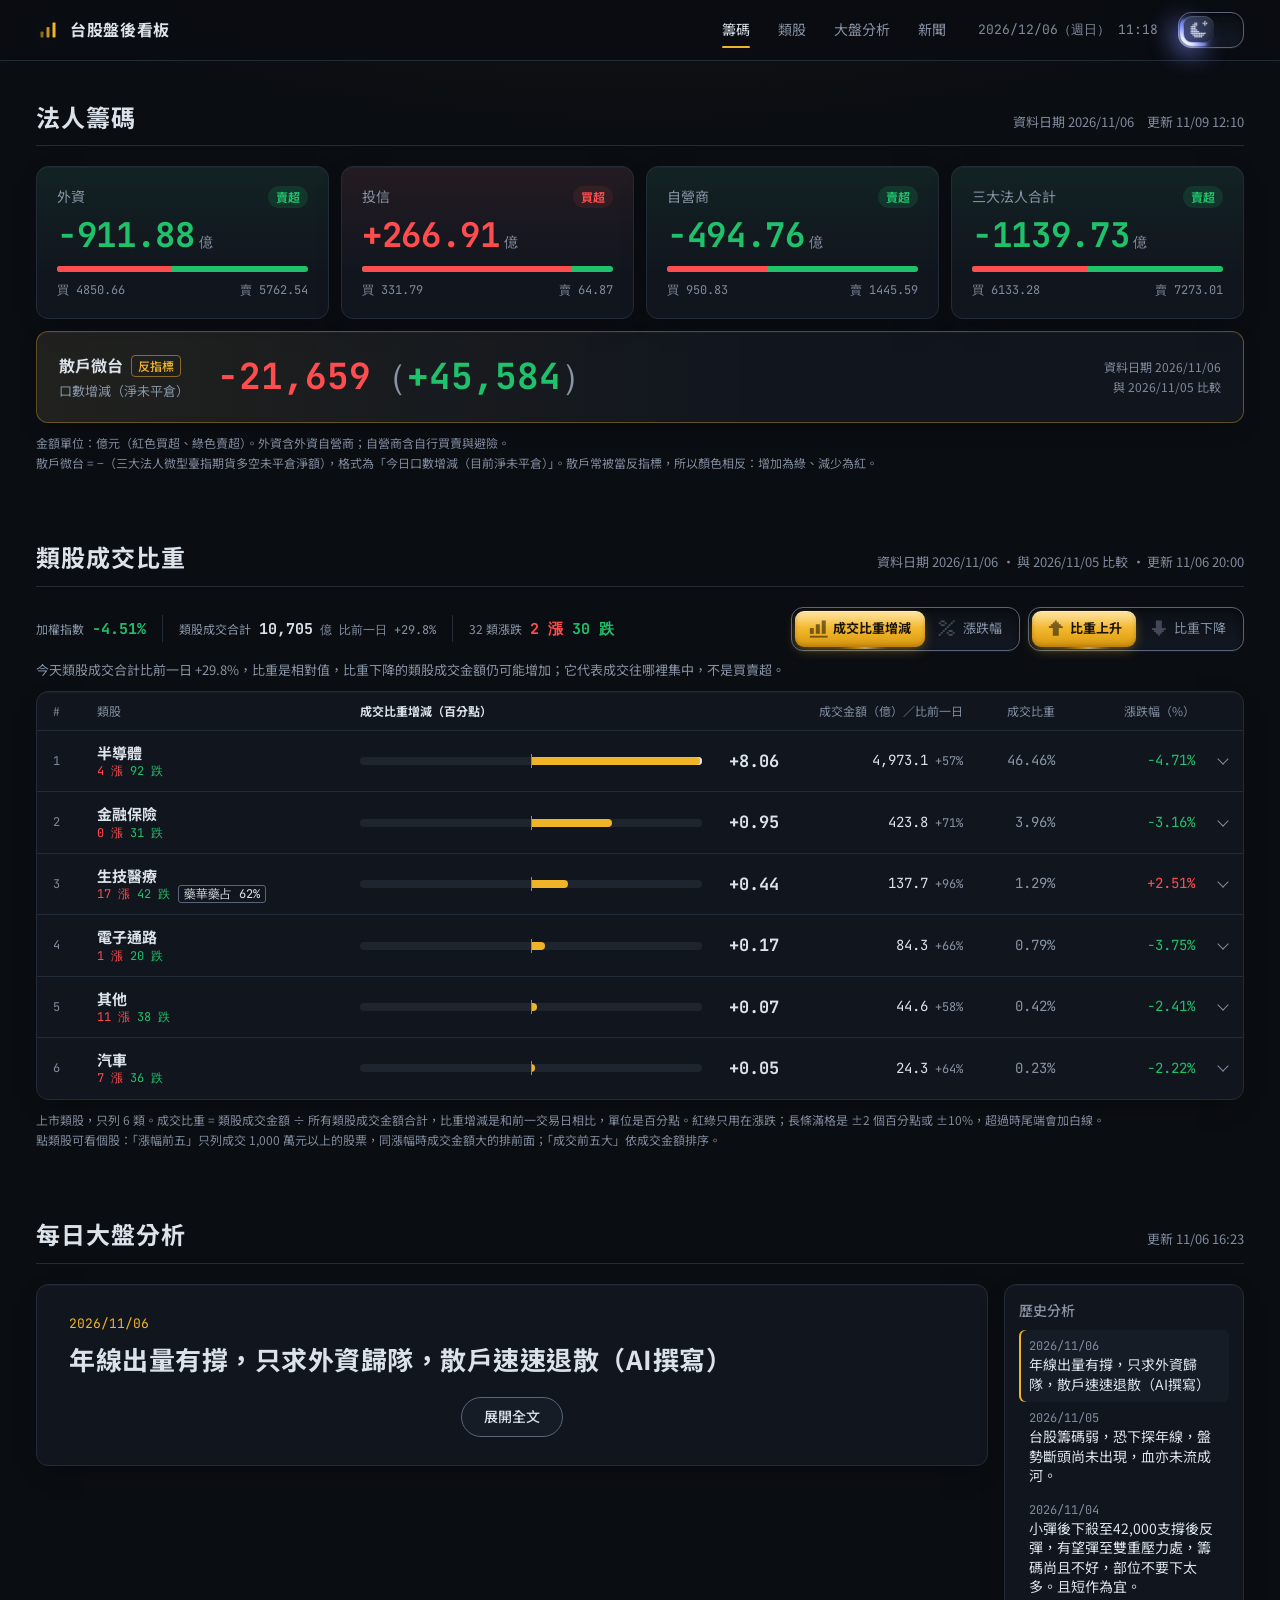
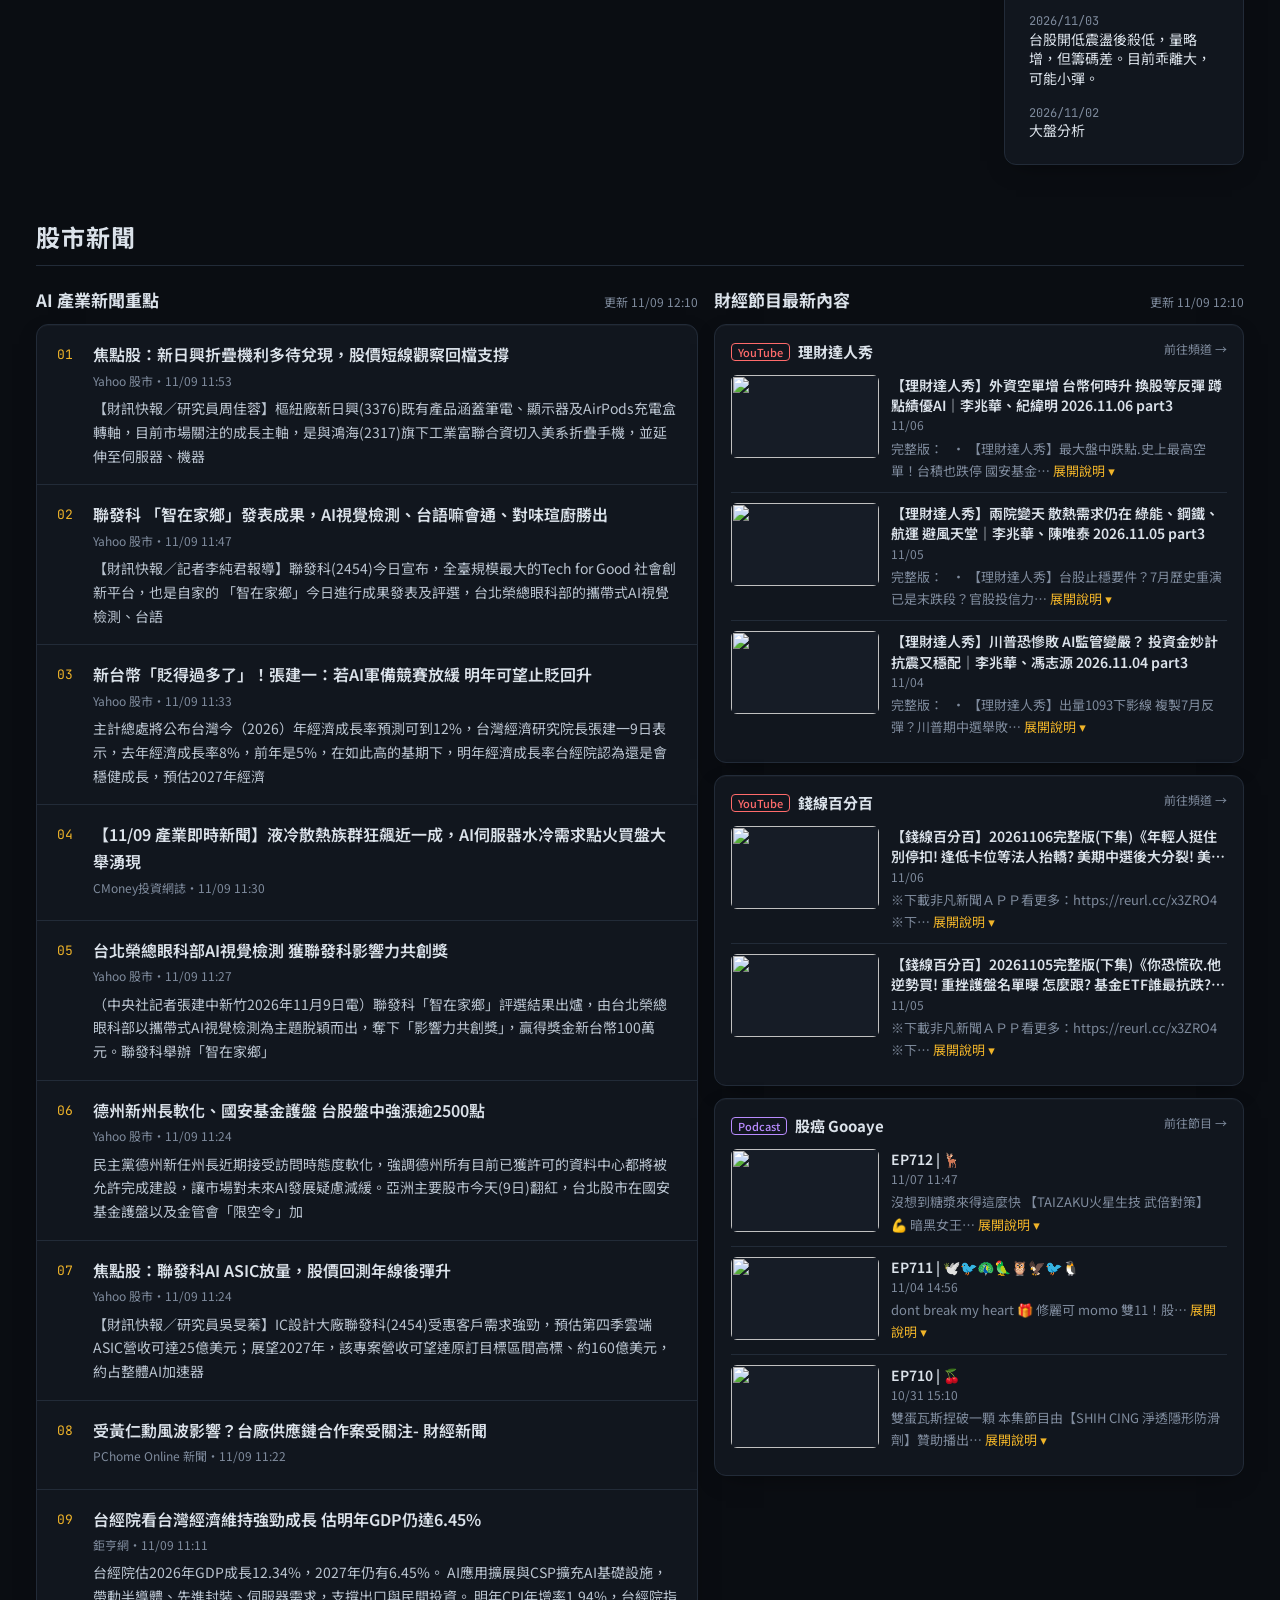
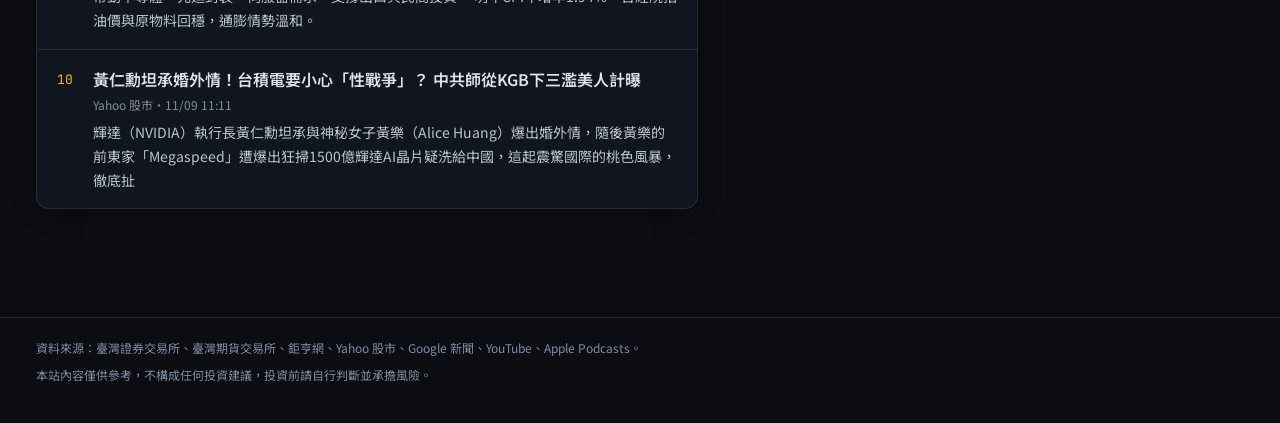
==== commit 3b1786ab: "深淺色開關的邊緣光重做（待確認）：亮光沿著框隨拖曳移動 - 光改成粗亮的弧線加兩層模糊光暈：深色亮藍光停在滑塊左下、淺色亮金光停在右上 - 拖曳時光的位置跟著滑塊沿框從左下繞到右上，顏色從藍經過偏白變" ====
--- a/index.html
+++ b/index.html
@@ -75,7 +75,7 @@
       </nav>
       <span class="clock num" id="clock"></span>
       <button class="theme-toggle" id="theme-toggle" type="button" role="switch" aria-checked="true" aria-label="深色模式">
-        <span class="tt-knob" aria-hidden="true"></span>
+        <span class="tt-knob" aria-hidden="true"><span class="tt-glow"><i></i></span></span>
         <canvas class="tt-canvas" aria-hidden="true"></canvas>
       </button>
     </div>
--- a/assets/style.css
+++ b/assets/style.css
@@ -78,7 +78,7 @@
 }
 
 /* 切換主題時，顏色漸變過去（只在切換的那一下開啟，平常載入不會閃） */
-html.theme-anim, html.theme-anim *:not(.tt-knob):not(.seg-thumb), html.theme-anim *:not(.tt-knob):not(.seg-thumb)::before, html.theme-anim *::after {
+html.theme-anim, html.theme-anim *:not(.tt-knob):not(.seg-thumb):not(.theme-toggle), html.theme-anim *:not(.tt-knob):not(.seg-thumb)::before, html.theme-anim *:not(.tt-knob)::after {
   transition: background-color .5s ease, border-color .5s ease, color .5s ease, fill .5s ease, box-shadow .5s ease !important;
 }
 
@@ -364,40 +364,62 @@
 }
 
 /* ---------- 深色／淺色切換開關 ---------- */
+/* 邊緣光的位置（角度）和顏色登記成可以過場的屬性，點擊切換時才會沿著框滑過去 */
+@property --arc { syntax: "<angle>"; inherits: true; initial-value: 225deg; }
+@property --glow { syntax: "<color>"; inherits: true; initial-value: #7f8fff; }
+@property --glow-core { syntax: "<color>"; inherits: true; initial-value: #e9edff; }
 .theme-toggle {
-  --tt-glow: #8b9bff; --tt-glow-soft: rgba(139, 155, 255, .55);
-  position: relative; flex: none; width: 66px; height: 36px; padding: 0; cursor: pointer;
+  /* 深色：亮藍光停在滑塊左下；淺色：亮金光停在右上。拖曳時由程式依位置即時改這三個值 */
+  --arc: 225deg; --glow: #7f8fff; --glow-core: #e9edff;
+  position: relative; flex: none; width: 66px; height: 36px; padding: 0; cursor: grab;
+  touch-action: pan-y; user-select: none; -webkit-user-select: none; -webkit-tap-highlight-color: transparent;
   border-radius: 13px; border: 1px solid var(--line-strong);
   background: linear-gradient(180deg, var(--well-top), var(--well-bottom)); box-shadow: var(--well-shadow);
-}
-:root[data-theme="light"] .theme-toggle { --tt-glow: #ffb000; --tt-glow-soft: rgba(255, 176, 0, .55); }
+  transition: --arc .62s cubic-bezier(.65, 0, .35, 1), --glow .62s ease, --glow-core .62s ease;
+}
+:root[data-theme="light"] .theme-toggle { --arc: 45deg; --glow: #ffad00; --glow-core: #fff3c2; --tt-light: 1; }
 .theme-toggle:focus-visible { outline: 2px solid var(--accent); outline-offset: 3px; }
-.tt-canvas { position: absolute; inset: -14px; width: calc(100% + 28px); height: calc(100% + 28px); pointer-events: none; z-index: 2; }
+.tt-canvas { position: absolute; inset: -14px; width: calc(100% + 28px); height: calc(100% + 28px); pointer-events: none; z-index: 3; }
 .tt-knob {
   position: absolute; z-index: 1; top: 3px; left: 3px; width: 32px; height: 28px; border-radius: 10px;
   background: linear-gradient(180deg, #2c3446, #171c27);
-  box-shadow: inset 0 1px 0 rgba(255, 255, 255, .14), inset 0 -2px 4px rgba(0, 0, 0, .45), 0 4px 10px -2px rgba(0, 0, 0, .6), 0 0 14px -2px var(--tt-glow-soft);
-  transition: transform .62s cubic-bezier(.65, 0, .35, 1), background .5s ease, box-shadow .5s ease;
+  box-shadow: inset 0 1px 0 rgba(255, 255, 255, .14), inset 0 -2px 4px rgba(0, 0, 0, .45), 0 4px 10px -2px rgba(0, 0, 0, .55);
+  transition: transform .62s cubic-bezier(.65, 0, .35, 1), box-shadow .5s ease;
 }
 :root[data-theme="light"] .tt-knob {
-  transform: translateX(27px);
-  background: linear-gradient(180deg, #ffffff, #eceff4);
-  box-shadow: inset 0 1px 0 #fff, inset 0 -2px 4px rgba(16, 24, 40, .08), 0 4px 10px -3px rgba(16, 24, 40, .3), 0 0 16px -2px var(--tt-glow-soft);
-}
-/* 邊緣光：平常停在底部，切換時沿框掃一圈 */
-.tt-knob::before {
-  content: ""; position: absolute; inset: -2px; border-radius: 12px; padding: 2px; pointer-events: none;
-  background: conic-gradient(from var(--sweep), transparent 0deg 100deg, #fff 145deg, var(--tt-glow) 175deg, transparent 230deg 360deg);
+  transform: translateX(var(--tt-x-max, 26px));
+  box-shadow: inset 0 1px 0 #fff, inset 0 -2px 4px rgba(16, 24, 40, .08), 0 4px 10px -3px rgba(16, 24, 40, .3);
+}
+/* 白色玻璃那層疊在深色滑塊上，用透明度切換，拖曳時就能慢慢變白 */
+.tt-knob::after {
+  content: ""; position: absolute; inset: 0; border-radius: inherit; z-index: 0; pointer-events: none;
+  background: linear-gradient(180deg, #ffffff, #eceff4); opacity: var(--tt-light, 0); transition: opacity .5s ease;
+}
+/* 邊緣光：一段粗亮的弧線貼著滑塊的框，中心偏白、外圍帶顏色，再加一層模糊光暈 */
+.tt-knob::before, .tt-glow i {
+  content: ""; position: absolute; border-radius: 12px; pointer-events: none;
+  background: conic-gradient(from calc(var(--arc) - 80deg),
+    transparent 0deg, var(--glow) 22deg, var(--glow-core) 62deg 98deg, var(--glow) 138deg, transparent 165deg 360deg);
   -webkit-mask: linear-gradient(#000 0 0) content-box, linear-gradient(#000 0 0); -webkit-mask-composite: xor;
   mask: linear-gradient(#000 0 0) content-box exclude, linear-gradient(#000 0 0);
-  --sweep: 15deg; opacity: .9; filter: drop-shadow(0 0 3px var(--tt-glow));
-}
-.tt-knob.is-switching::before { animation: seg-sweep .9s cubic-bezier(.3, 0, .2, 1); }
-:root[data-theme="light"] .tt-knob.is-switching::before { animation-name: seg-sweep-back; }
+}
+.tt-knob::before { inset: -2px; padding: 3px; z-index: 2; filter: drop-shadow(0 0 2px var(--glow)); }
+/* 兩層模糊光暈：近的一層亮、遠的一層大，看起來像光從框邊散出來 */
+.tt-glow { position: absolute; inset: -10px; z-index: 0; pointer-events: none; }
+.tt-glow i { inset: 6px; padding: 6px; border-radius: 14px; filter: blur(6px); }
+.tt-glow::before {
+  content: ""; position: absolute; inset: 0; border-radius: 20px; filter: blur(12px); opacity: .7;
+  background: conic-gradient(from calc(var(--arc) - 80deg),
+    transparent 0deg, var(--glow) 40deg 120deg, transparent 165deg 360deg);
+}
 .theme-toggle:not(.tt-ready) .tt-canvas { display: none; }
+/* 拖曳中：滑塊和光直接跟著手指，不要過場延遲 */
+.theme-toggle.is-dragging { cursor: grabbing; transition: none; }
+.theme-toggle.is-dragging .tt-knob { transition: box-shadow .5s ease; }
+.theme-toggle.is-dragging .tt-knob::after { transition: none; }
+.theme-toggle:hover:not(.is-dragging) .tt-knob { filter: brightness(1.06); }
 @media (prefers-reduced-motion: reduce) {
-  .tt-knob { transition: none; }
-  .tt-knob.is-switching::before { animation: none; }
+  .theme-toggle, .tt-knob, .tt-knob::after { transition: none; }
 }
 
 /* ---------- 03 大盤分析 ---------- */
@@ -604,6 +626,6 @@
   .topbar-inner { gap: 10px; }
   .theme-toggle { width: 60px; height: 34px; }
   .tt-knob { width: 29px; height: 26px; }
-  :root[data-theme="light"] .tt-knob { transform: translateX(25px); }
+
   .seg-icon { width: 16px; height: 16px; }
 }
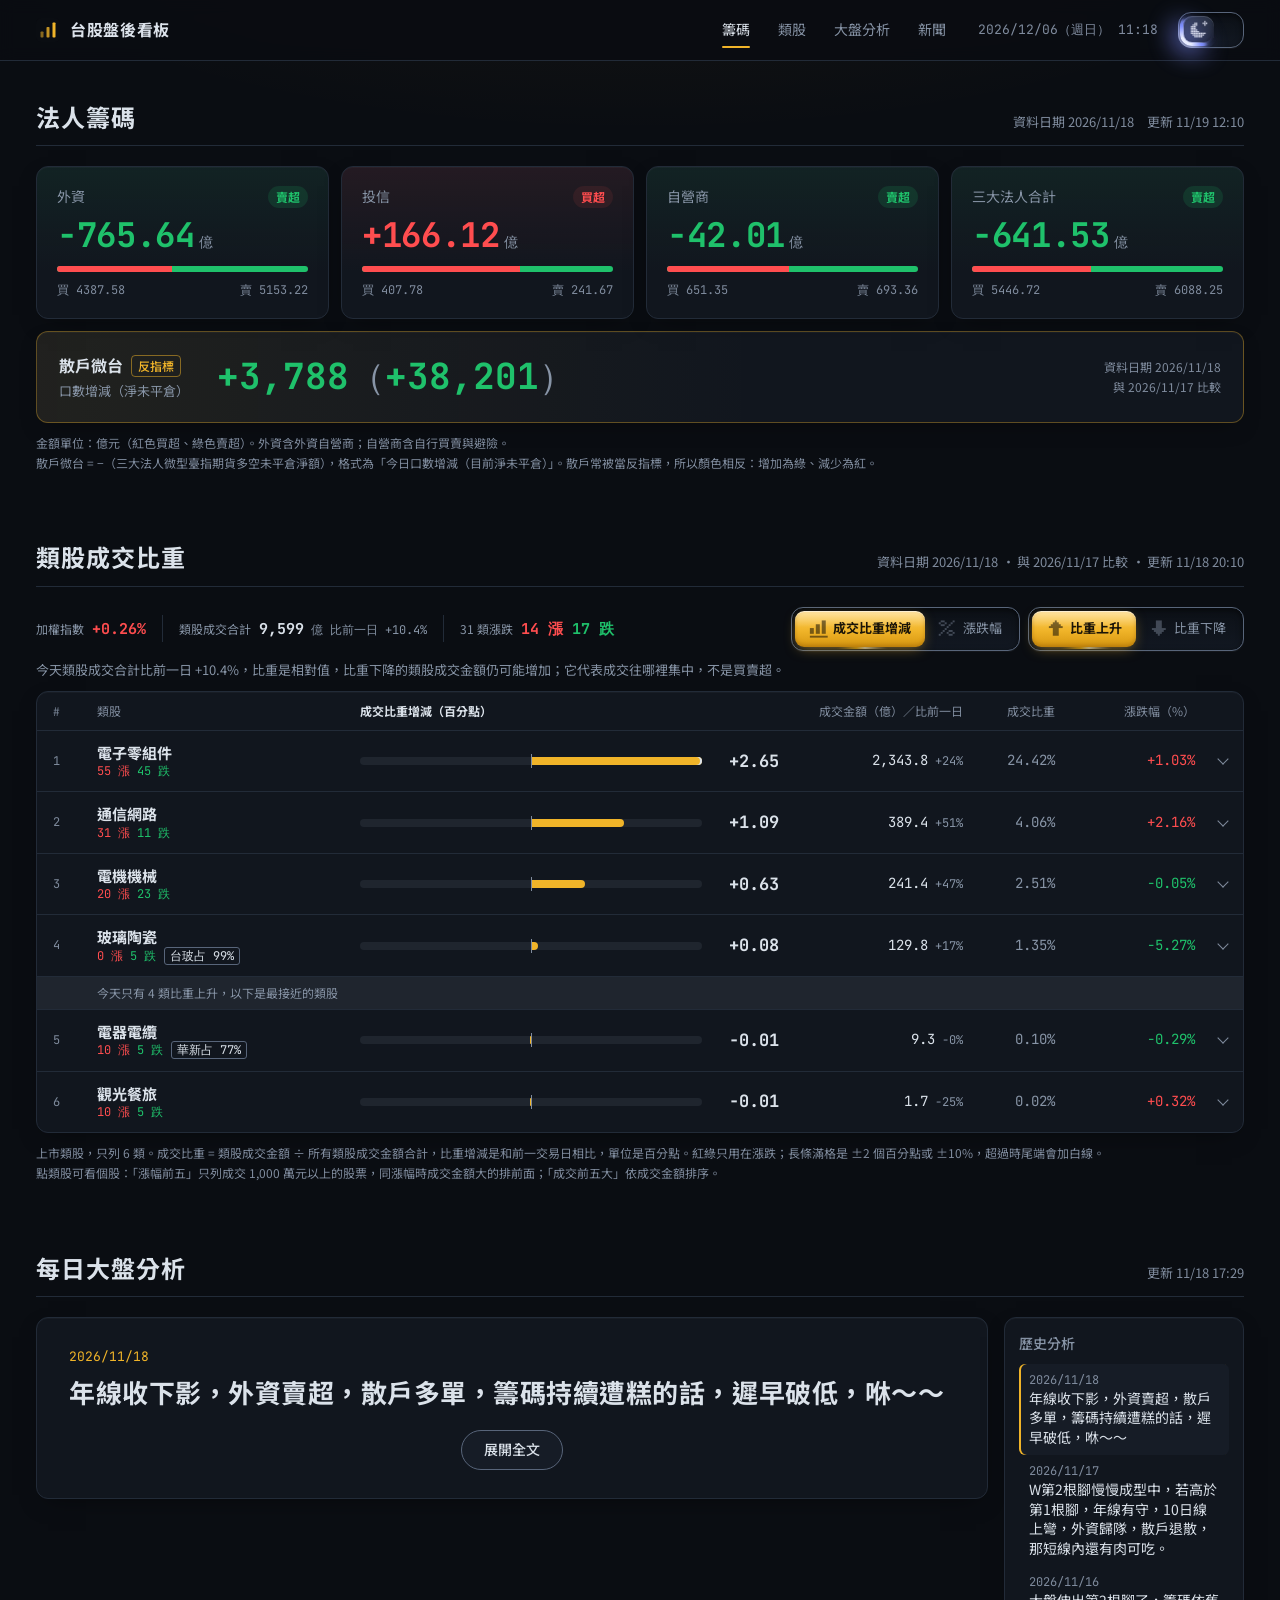
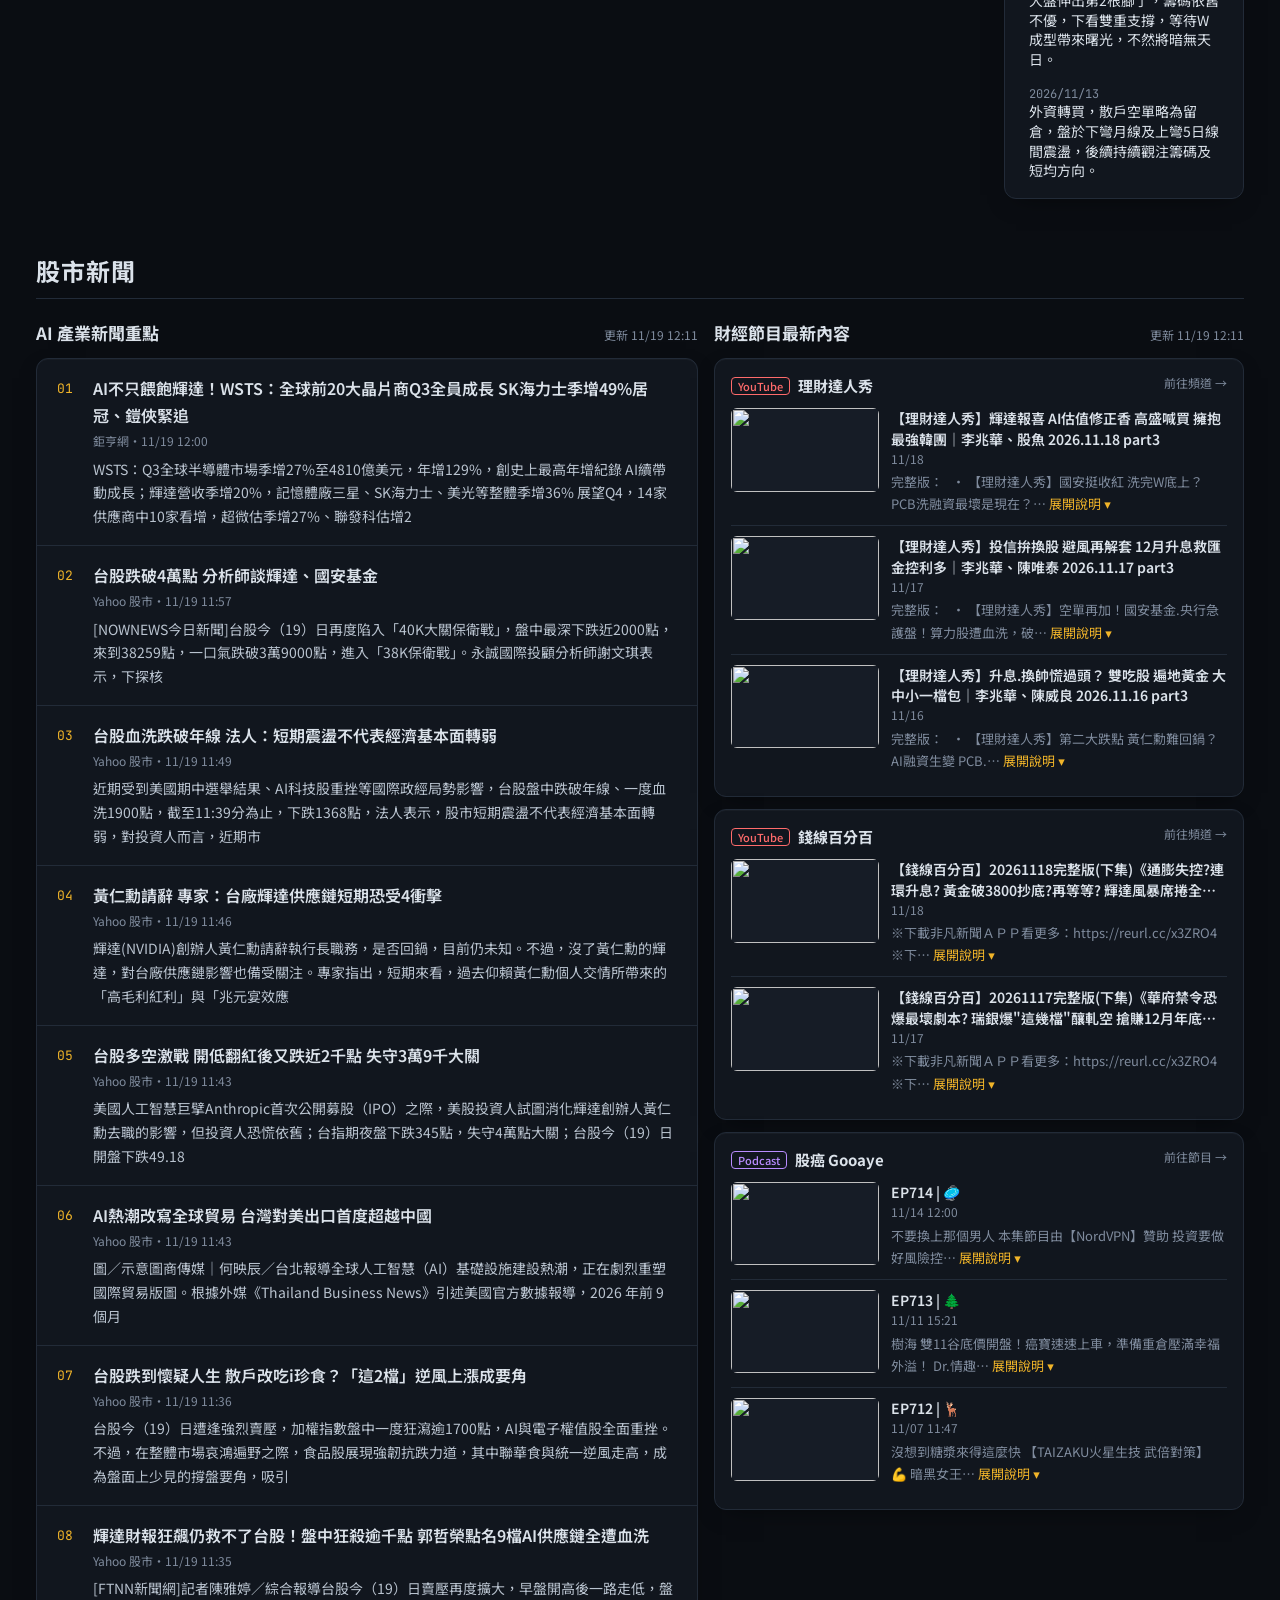
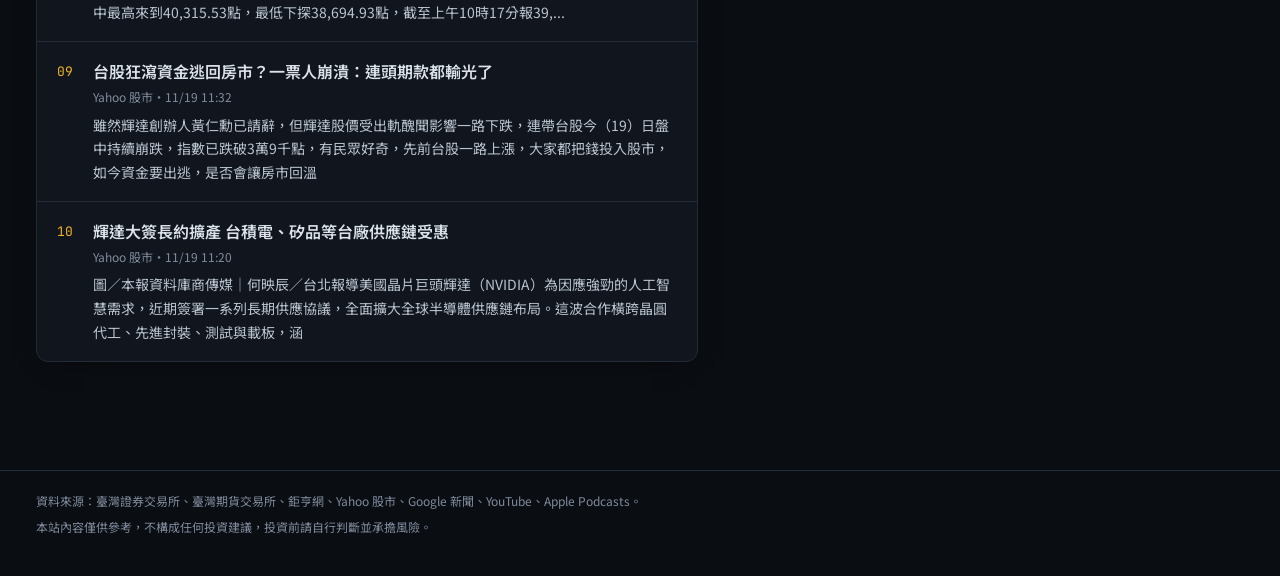
==== commit 7a0199e1: "加入 PWA：可加到主畫面、離線顯示上次資料 - manifest.webmanifest 與 192/512/maskable 圖示 - sw.js：網頁與 data/*.json 先上網、失敗用快" ====
--- a/index.html
+++ b/index.html
@@ -20,6 +20,11 @@
   <link rel="icon" href="favicon.ico" sizes="any">
   <link rel="icon" href="assets/icons/favicon.svg" type="image/svg+xml">
   <link rel="apple-touch-icon" href="assets/icons/apple-touch-icon.png">
+  <!-- PWA：可加到手機主畫面當 App 開 -->
+  <link rel="manifest" href="manifest.webmanifest">
+  <meta name="mobile-web-app-capable" content="yes">
+  <meta name="apple-mobile-web-app-capable" content="yes">
+  <meta name="apple-mobile-web-app-title" content="盤後看板">
   <link rel="preconnect" href="https://fonts.googleapis.com">
   <link rel="preconnect" href="https://fonts.gstatic.com" crossorigin>
   <link href="https://fonts.googleapis.com/css2?family=JetBrains+Mono:wght@400;700&family=Noto+Sans+TC:wght@400;500;700&display=swap" rel="stylesheet">
@@ -176,5 +181,13 @@
   <script src="https://cdn.jsdelivr.net/npm/marked@12.0.2/marked.min.js"></script>
   <script src="https://cdn.jsdelivr.net/npm/dompurify@3.1.6/dist/purify.min.js"></script>
   <script src="assets/app.js"></script>
+  <script>
+    // PWA：註冊 Service Worker（離線時顯示上次資料）
+    if ("serviceWorker" in navigator) {
+      window.addEventListener("load", function () {
+        navigator.serviceWorker.register("sw.js").catch(function () {});
+      });
+    }
+  </script>
 </body>
 </html>
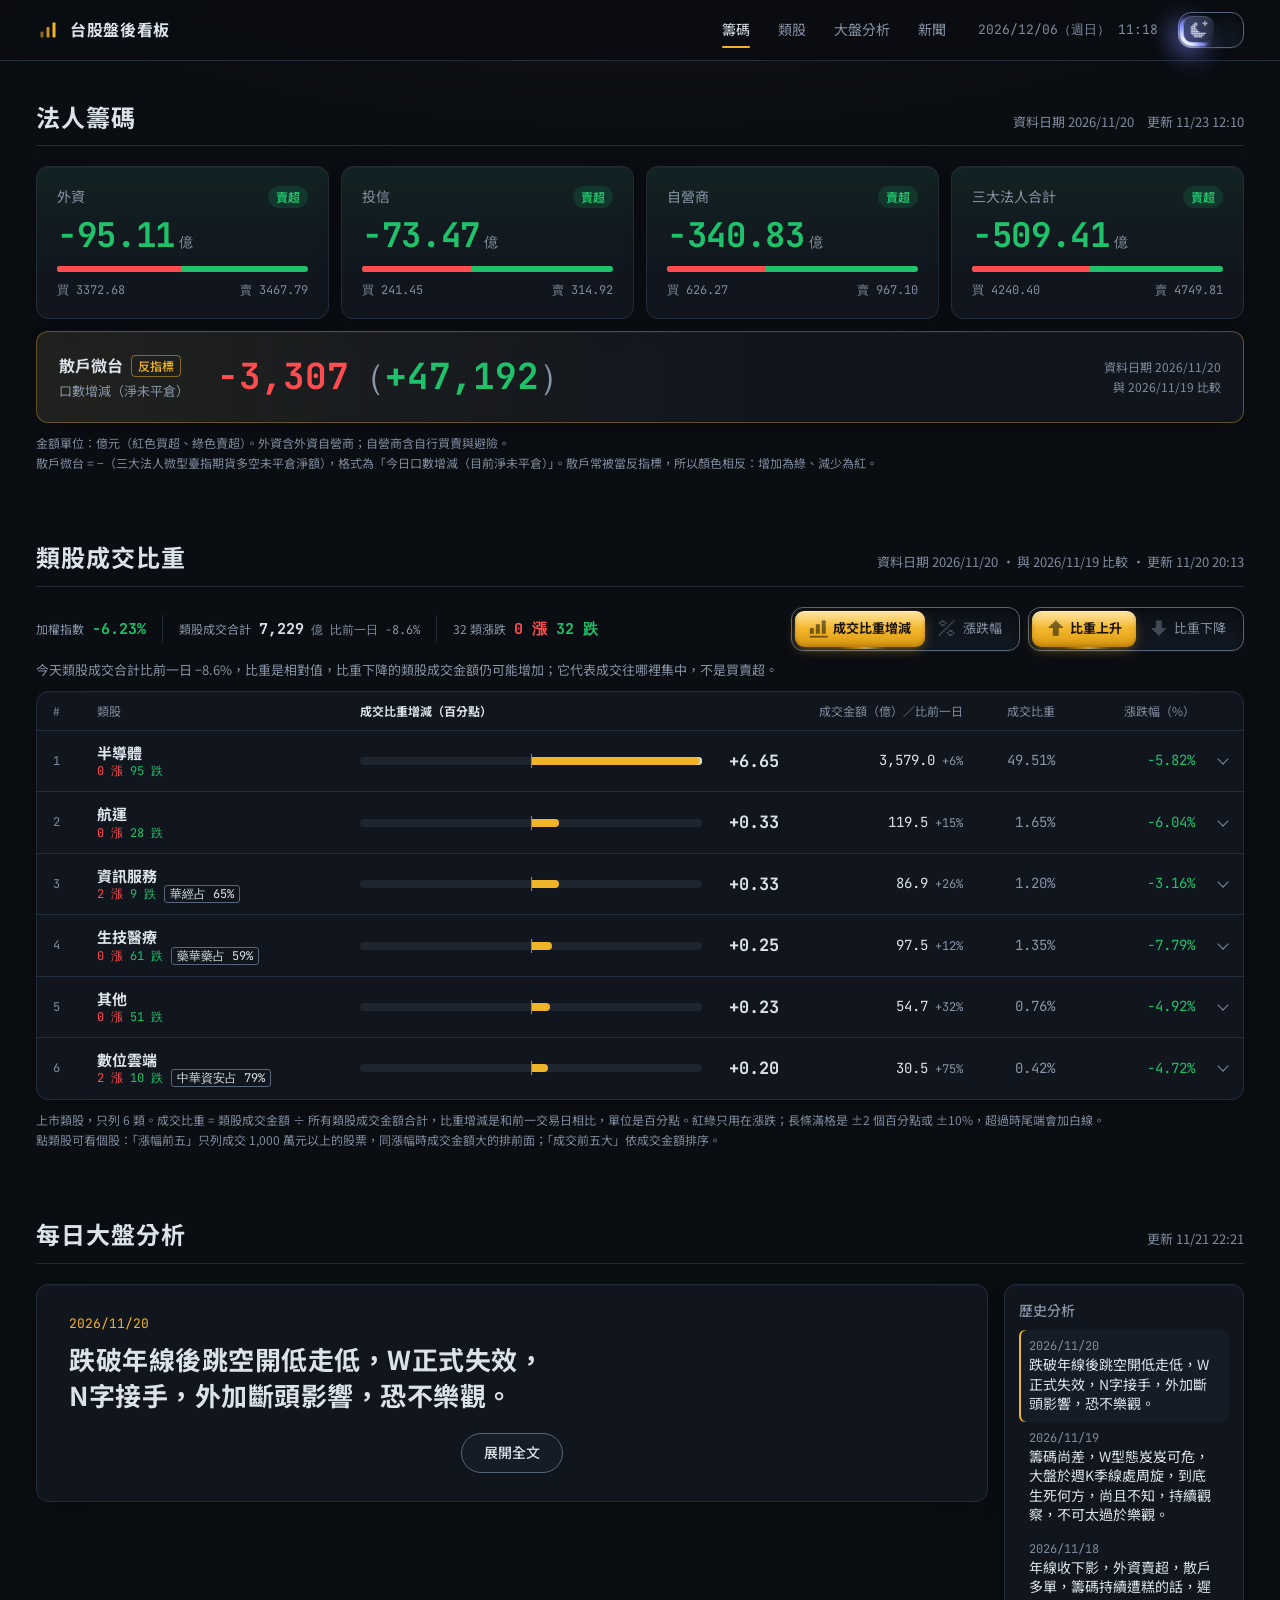
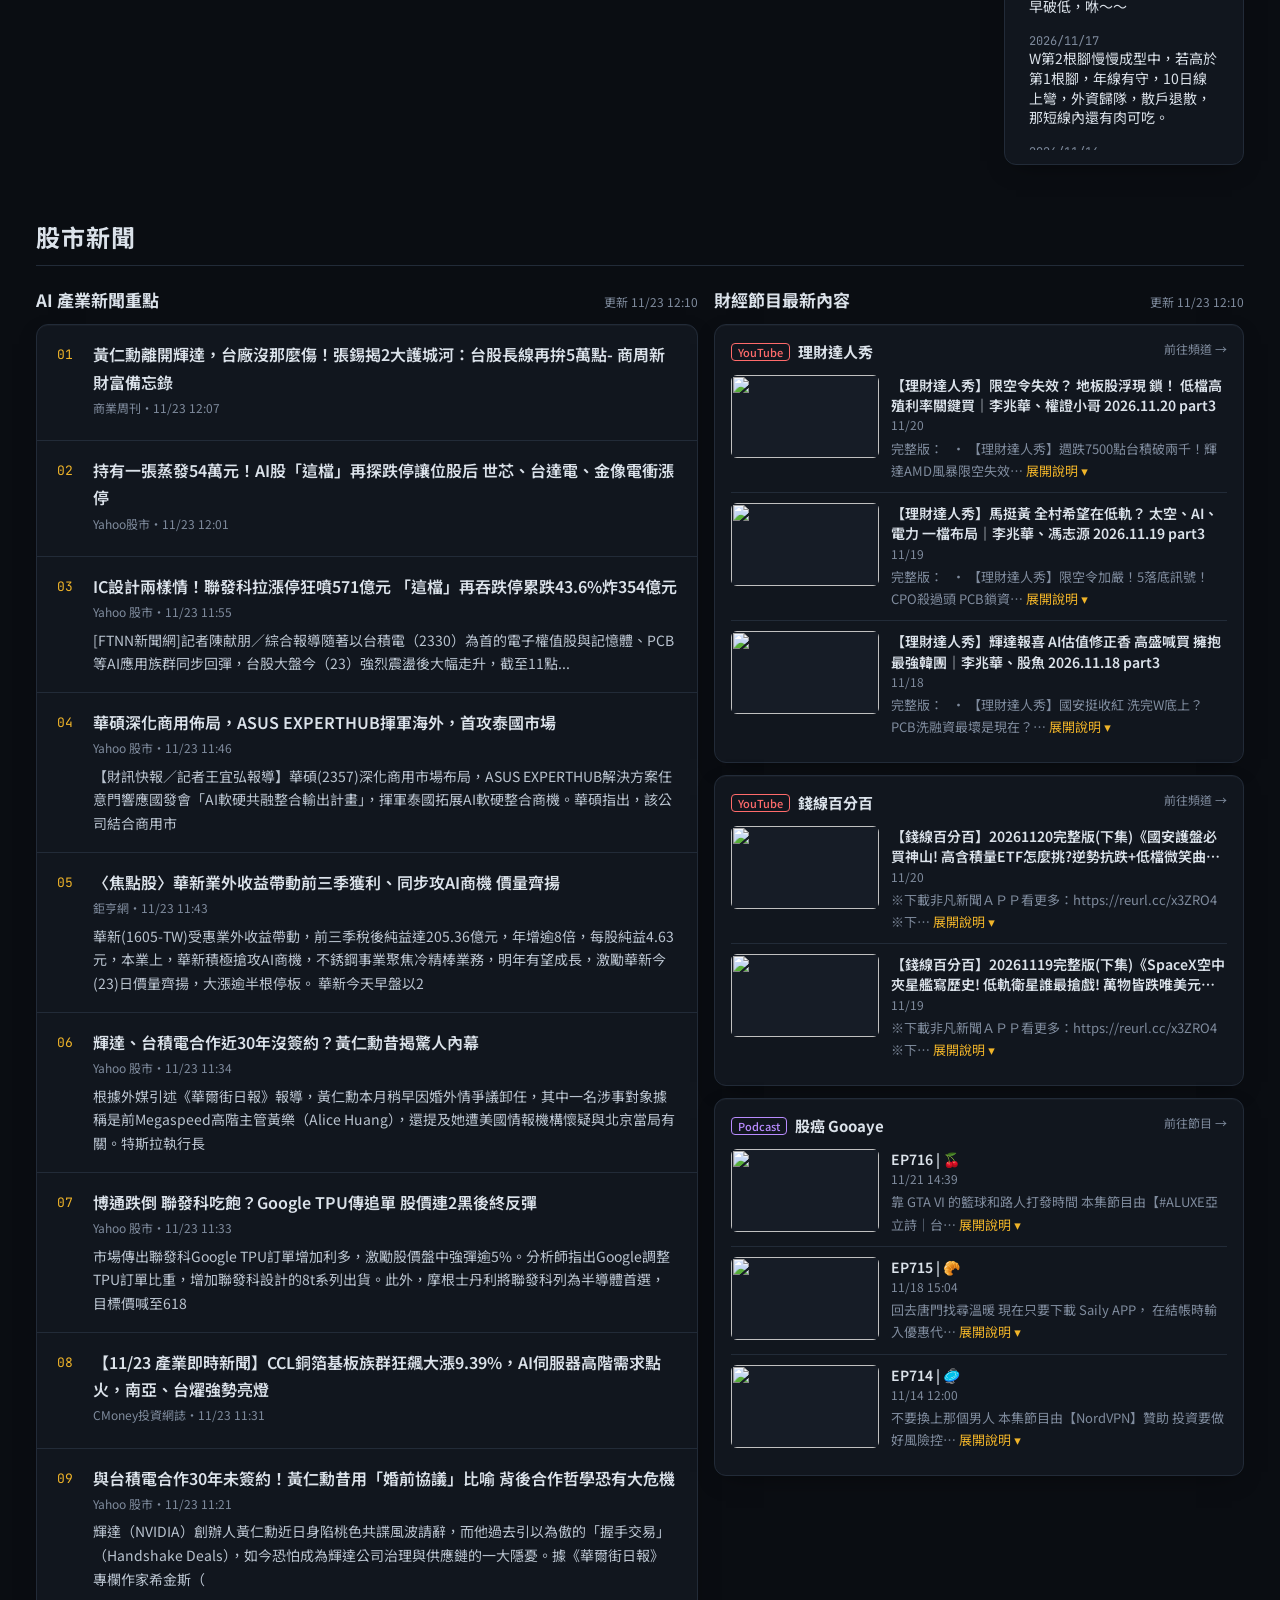
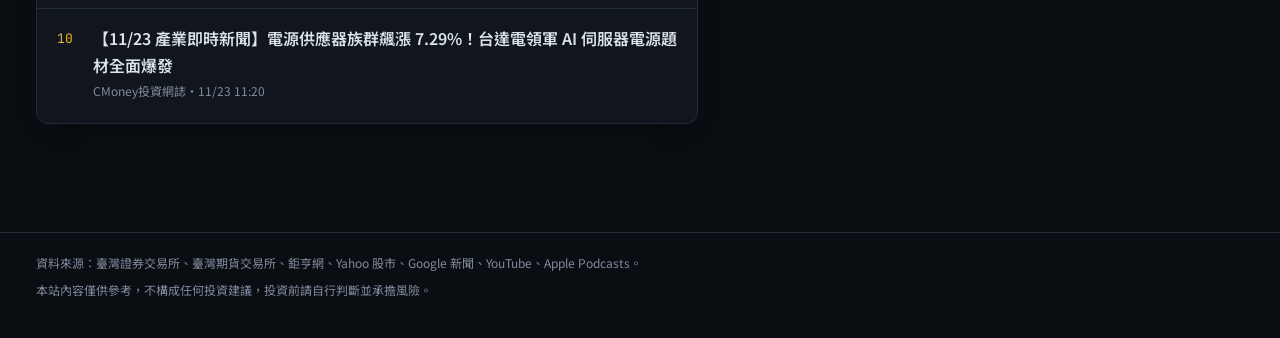
==== commit 5a227860: "Add files via upload" ====
--- a/index.html
+++ b/index.html
@@ -33,8 +33,8 @@
 <body>
   <!-- 開頭動畫：每次進站都播，可略過 -->
   <div class="intro" id="intro" hidden>
-    <video id="intro-video" muted playsinline preload="auto" poster="assets/intro/poster.jpg?v=8" aria-hidden="true">
-      <source src="assets/intro/intro.mp4?v=8" type='video/mp4; codecs="avc1.64001F"'>
+    <video id="intro-video" muted playsinline preload="auto" poster="assets/intro/poster.jpg?v=9" aria-hidden="true">
+      <source src="assets/intro/intro.mp4?v=9" type='video/mp4; codecs="avc1.64001F"'>
     </video>
     <button class="intro-skip" id="intro-skip" type="button">略過 ›</button>
   </div>
